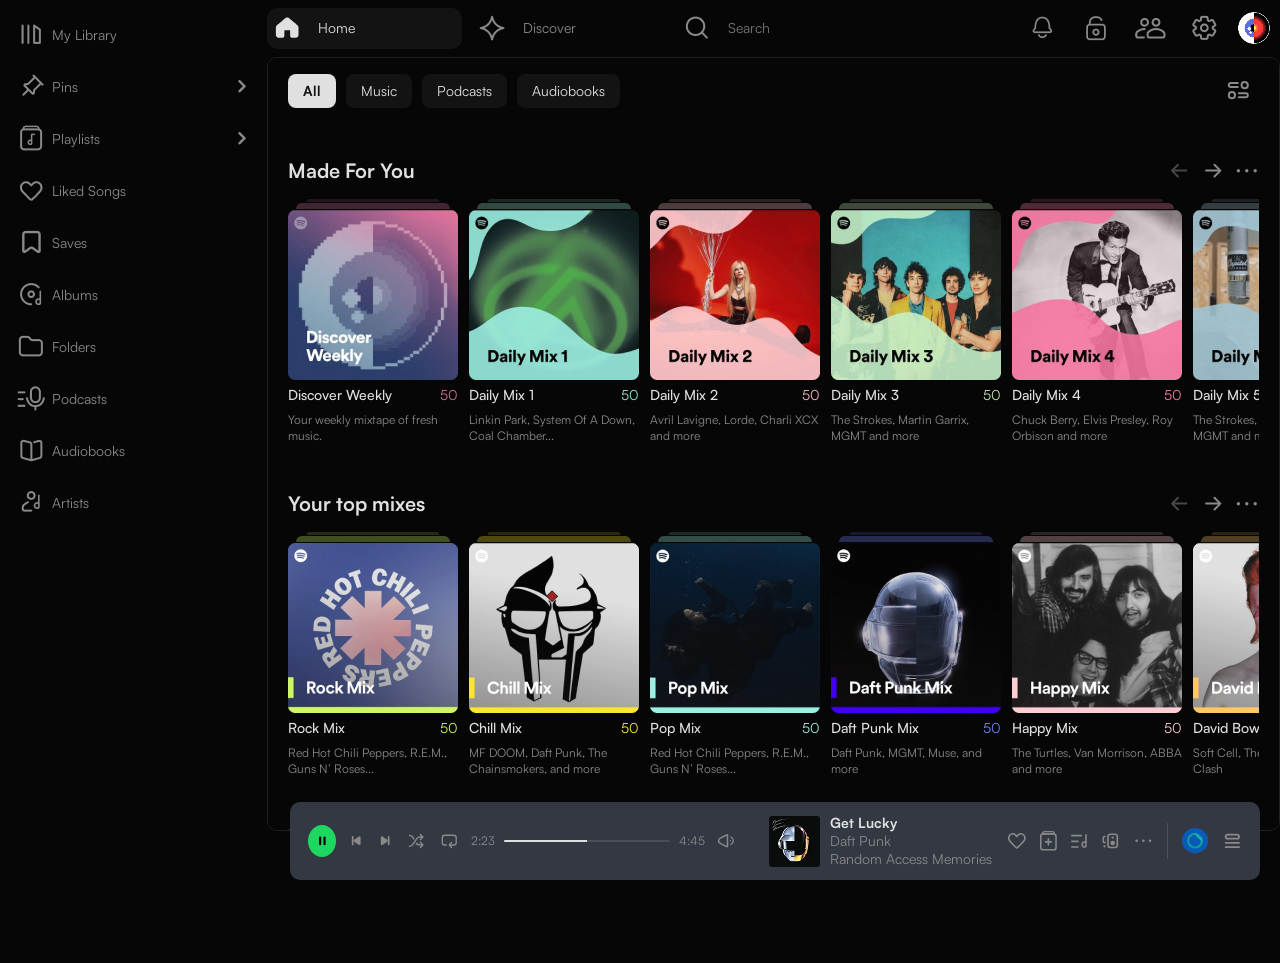
==== src/index.html @ e40619ce "fix: responsive footer layout" ====
<!doctype html>
<html lang="en">
  <head>
    <meta charset="UTF-8" />
    <meta name="viewport" content="width=device-width, initial-scale=1.0" />
    <link rel="stylesheet" href="../styles/style.css" />
    <title>10X Markup Exam | Spotify Clone</title>
  </head>
  <body>
    <div class="layout container">
      <div class="layout__header">
        <header class="header">
          <div>
            <nav class="navigation">
              <!-- Left Navigation -->
              <ul class="nav-links">
                <li class="nav-item">
                  <a href="./index.html" class="nav-link">
                    <img
                      src="./assets/images/header icons/home.png"
                      alt="Home icon"
                      class="nav-icon"
                    />
                    <span>Home</span>
                  </a>
                </li>

                <li class="nav-item">
                  <a href="#" class="nav-link">
                    <img
                      src="./assets/images/header icons/star_discover.png"
                      alt="Discover icon"
                      class="nav-icon"
                    />
                    <span>Discover</span>
                  </a>
                </li>

                <li class="nav-item">
                  <a href="#" class="nav-link">
                    <img
                      src="./assets/images/header icons/search.png"
                      alt="Search icon"
                      class="nav-icon"
                    />
                    <input
                      type="text"
                      name="search"
                      id="search_input"
                      placeholder="Search"
                      class="search"
                    />
                  </a>
                </li>
              </ul>
              <ul class="user-menu">
                <li>
                  <a href="#" aria-label="Notifications">
                    <img
                      src="./assets/images/header icons/notifycation.png"
                      alt=""
                      aria-hidden="true"
                    />
                  </a>
                </li>

                <li>
                  <a href="#" aria-label="Security">
                    <img
                      src="./assets/images/header icons/lock.png"
                      alt=""
                      aria-hidden="true"
                    />
                  </a>
                </li>

                <li>
                  <a href="#" aria-label="Friends">
                    <img
                      src="./assets/images/header icons/friend.png"
                      alt=""
                      aria-hidden="true"
                    />
                  </a>
                </li>

                <li>
                  <a href="#" aria-label="Settings">
                    <img
                      src="./assets/images/header icons/setting.png"
                      alt=""
                      aria-hidden="true"
                    />
                  </a>
                </li>

                <li class="profile-item">
                  <a href="#" aria-label="Profile">
                    <img
                      src="./assets/images/header icons/profile-img.png"
                      alt="User profile"
                      class="profile-img"
                    />
                  </a>
                </li>
              </ul>
            </nav>
            <!-- Mobile Navigation -->
            <nav class="mobile-navigation">
              <ul class="mobile-nav-links">
                <li class="nav-item">
                  <a href="#" class="nav-link">
                    <img
                      src="./assets/images/header icons/home.png"
                      alt="Home icon"
                      class="nav-icon"
                    />
                    <span>Home</span>
                  </a>
                </li>
                <li class="nav-item">
                  <a href="#" class="nav-link">
                    <img
                      src="./assets/images/header icons/star_discover.png"
                      alt="Discover icon"
                      class="nav-icon"
                    />
                    <span>Discover</span>
                  </a>
                </li>
                <li class="nav-item">
                  <a href="#" class="nav-link">
                    <img
                      src="./assets/images/header icons/search.png"
                      alt="Search icon"
                      class="nav-icon"
                    />
                    <span>Search</span>
                  </a>
                </li>
                <li class="nav-item">
                  <a href="#" class="nav-link">
                    <img
                      src="./assets/images/header icons/libary.png"
                      alt="My Library icon"
                      class="nav-icon"
                    />
                    <span>My Library</span>
                  </a>
                </li>
                <li class="nav-item">
                  <a href="#" class="nav-link">
                    <img
                      src="./assets/images/header icons/me.png"
                      alt="My Library icon"
                      class="nav-icon"
                    />
                    <span>Me</span>
                  </a>
                </li>
              </ul>
            </nav>
          </div>
        </header>
      </div>
      <div class="layout__sidebar">
        <section class="hero">
          <!-- side bar -->
          <aside class="sidebar">
            <nav class="sidebar-nav">
              <ul class="sidebar-list">
                <li class="sidebar-item">
                  <a href="#" class="sidebar-link">
                    <img
                      src="./assets/images/header icons/libary.png"
                      alt="My Library icon"
                      class="sidebar-icon"
                    />
                    <span>My Library</span>
                  </a>
                </li>
                <li class="sidebar-item has-arrow">
                  <a href="./pinned.html" class="sidebar-link">
                    <div class="link-name">
                      <img
                        src="./assets/images/aside icons/pin.png"
                        alt="Pins icon"
                        class="sidebar-icon"
                      />
                      <span>Pins</span>
                    </div>
                    <img
                      src="./assets/images/aside icons/right arrow.png"
                      alt=""
                      class="arrow-icon"
                    />
                  </a>
                </li>

                <li class="sidebar-item has-arrow">
                  <a href="#" class="sidebar-link">
                    <div class="link-name">
                      <img
                        src="./assets/images/aside icons/playlist.png"
                        alt="Playlists icon"
                        class="sidebar-icon"
                      />
                      <span>Playlists</span>
                    </div>
                    <img
                      src="./assets/images/aside icons/right arrow.png"
                      alt=""
                      class="arrow-icon"
                    />
                  </a>
                </li>

                <li class="sidebar-item">
                  <a href="#" class="sidebar-link">
                    <img
                      src="./assets/images/aside icons/liked.png"
                      alt="Liked songs icon"
                      class="sidebar-icon"
                    />
                    <span>Liked Songs</span>
                  </a>
                </li>

                <li class="sidebar-item">
                  <a href="#" class="sidebar-link">
                    <img
                      src="./assets/images/aside icons/saves.png"
                      alt="Saves icon"
                      class="sidebar-icon"
                    />
                    <span>Saves</span>
                  </a>
                </li>

                <li class="sidebar-item">
                  <a href="#" class="sidebar-link">
                    <img
                      src="./assets/images/aside icons/albums.png"
                      alt="Albums icon"
                      class="sidebar-icon"
                    />
                    <span>Albums</span>
                  </a>
                </li>

                <li class="sidebar-item">
                  <a href="#" class="sidebar-link">
                    <img
                      src="./assets/images/aside icons/folders.png"
                      alt="Folders icon"
                      class="sidebar-icon"
                    />
                    <span>Folders</span>
                  </a>
                </li>

                <li class="sidebar-item">
                  <a href="#" class="sidebar-link">
                    <img
                      src="./assets/images/aside icons/podcasts.png"
                      alt="Podcasts icon"
                      class="sidebar-icon"
                    />
                    <span>Podcasts</span>
                  </a>
                </li>

                <li class="sidebar-item">
                  <a href="#" class="sidebar-link">
                    <img
                      src="./assets/images/aside icons/audibooks.png"
                      alt="Audiobooks icon"
                      class="sidebar-icon"
                    />
                    <span>Audiobooks</span>
                  </a>
                </li>

                <li class="sidebar-item">
                  <a href="#" class="sidebar-link">
                    <img
                      src="./assets/images/aside icons/artists.png"
                      alt="Artists icon"
                      class="sidebar-icon"
                    />
                    <span>Artists</span>
                  </a>
                </li>
              </ul>
            </nav>
          </aside>
        </section>
      </div>
      <div class="layout__main">
        <!-- main page main content -->
        <section class="home-content">
          <div class="home-section">
            <div class="home__filters--wrapper">
              <div class="home__section--filters">
                <button class="filter-btn active disappeared">
                  <a href="#">All</a>
                </button>
                <button class="filter-btn"><a href="#">Music</a></button>
                <button class="filter-btn"><a href="#">Podcasts</a></button>
                <button class="filter-btn"><a href="#">Audiobooks</a></button>
              </div>
              <img
                src="./assets/images/main-content/icons/iconsBig.svg"
                alt="Filter-icon"
              />
            </div>

            <!-- recently-played -->
            <div class="recently-played">
              <div>
                <img
                  src="./assets/images/main-content/recently-played/resentPlay1.png"
                  alt="music card"
                />
                <div>
                  <p>Get Lucky (feat. Pharrell Williams and Nile Rodgers)</p>
                  <span>Daft Punk</span>
                </div>
              </div>

              <div>
                <img
                  src="./assets/images/main-content/recently-played/resentPlay2.png"
                  alt="music card"
                />
                <div>
                  <p>Daily Mix 2</p>
                </div>
              </div>

              <div>
                <img
                  src="./assets/images/main-content/recently-played/resentPlay3.png"
                  alt="music card"
                />
                <div>
                  <p>Daily Mix 1</p>
                </div>
              </div>

              <div>
                <img
                  src="./assets/images/main-content/recently-played/resentPlay1.png"
                  alt="music card"
                />
                <div>
                  <p>Instant Crush</p>
                  <span>Daft Punk</span>
                </div>
              </div>

              <div>
                <img
                  src="./assets/images/main-content/recently-played/resentPlay1.png"
                  alt="music card"
                />
                <div>
                  <p>Around the world</p>
                  <span>Daft Punk</span>
                </div>
              </div>

              <div>
                <img
                  src="./assets/images/main-content/recently-played/resentPla4.png"
                  alt="music card"
                />
                <div>
                  <p>Rock Mix</p>
                </div>
              </div>
            </div>
            <!-- recently-played -->

            <!-- made for you section -->
            <div>
              <div class="home-section__head">
                <h2>Made For You</h2>
                <div class="icon__wrapper">
                  <img
                    src="./assets/images/main-content/icons/arrow-left.svg"
                    alt="arrow-left"
                  />
                  <img
                    src="./assets/images/main-content/icons/arrow-right.svg"
                    alt="arrow-right"
                  />
                  <img
                    src="./assets/images/main-content/icons/dots.svg"
                    alt="3 dots"
                  />
                </div>
              </div>

              <div class="home-section__row">
                <article class="media-card">
                  <div class="media-card__img card__img--wrapper">
                    <img
                      src="./assets/images/main-content/for-you/Frame.png"
                      alt="music card"
                    />
                  </div>
                  <div class="media-card__meta">
                    <div>
                      <h4>Discover Weekly</h4>
                      <span class="Number-of-songs">50</span>
                    </div>
                    <p>Your weekly mixtape of fresh music.</p>
                  </div>
                </article>

                <article class="media-card">
                  <div class="media-card__img card__img--wrapper">
                    <img
                      src="./assets/images/main-content/for-you/Frame 1.png"
                      alt="music card"
                    />
                  </div>
                  <div class="media-card__meta">
                    <div>
                      <h4>Daily Mix 1</h4>
                      <span class="Number-of-songs1">50</span>
                    </div>
                    <p>Linkin Park, System Of A Down, Coal Chamber...</p>
                  </div>
                </article>

                <article class="media-card">
                  <div class="media-card__img card__img--wrapper">
                    <img
                      src="./assets/images/main-content/for-you/Frame 2.png"
                      alt="music card"
                    />
                  </div>
                  <div class="media-card__meta">
                    <div>
                      <h4>Daily Mix 2</h4>
                      <span class="Number-of-songs2">50</span>
                    </div>
                    <p>Avril Lavigne, Lorde, Charli XCX and more</p>
                  </div>
                </article>

                <article class="media-card">
                  <div class="media-card__img card__img--wrapper">
                    <img
                      src="./assets/images/main-content/for-you/Frame 3.png"
                      alt="music card"
                    />
                  </div>
                  <div class="media-card__meta">
                    <div>
                      <h4>Daily Mix 3</h4>
                      <span class="Number-of-songs3">50</span>
                    </div>
                    <p>The Strokes, Martin Garrix, MGMT and more</p>
                  </div>
                </article>

                <article class="media-card">
                  <div class="media-card__img card__img--wrapper">
                    <img
                      src="./assets/images/main-content/for-you/Frame 4.png"
                      alt="music card"
                    />
                  </div>
                  <div class="media-card__meta">
                    <div>
                      <h4>Daily Mix 4</h4>
                      <span class="Number-of-songs4">50</span>
                    </div>
                    <p>Chuck Berry, Elvis Presley, Roy Orbison and more</p>
                  </div>
                </article>

                <article class="media-card">
                  <div class="media-card__img card__img--wrapper">
                    <img
                      src="./assets/images/main-content/for-you/Frame 5.png"
                      alt="music card"
                    />
                  </div>
                  <div class="media-card__meta">
                    <div>
                      <h4>Daily Mix 5</h4>
                      <span class="Number-of-songs5">50</span>
                    </div>
                    <p>The Strokes, Martin Garrix, MGMT and more</p>
                  </div>
                </article>

                <article class="media-card">
                  <div class="media-card__img card__img--wrapper">
                    <img
                      src="./assets/images/main-content/for-you/Frame 6.png"
                      alt="music card"
                    />
                  </div>
                  <div class="media-card__meta">
                    <div>
                      <h4>Nirvana Radio</h4>
                      <span class="Number-of-songs6">50</span>
                    </div>
                    <p>The Strokes, Martin Garrix, MGMT and more</p>
                  </div>
                </article>

                <article class="media-card">
                  <div class="media-card__img card__img--wrapper">
                    <img
                      src="./assets/images/main-content/for-you/Frame 7.png"
                      alt="music card"
                    />
                  </div>
                  <div class="media-card__meta">
                    <div>
                      <h4>Fall Out Boy Radio</h4>
                      <span class="Number-of-songs7">50</span>
                    </div>
                    <p>
                      With Panic! At The Disco, The All-American Rejects,...
                    </p>
                  </div>
                </article>
              </div>
            </div>
            <!-- made for you section -->

            <!-- Your top mixes section -->
            <div>
              <div class="home-section__head">
                <h2>Your top mixes</h2>
                <div class="icon__wrapper">
                  <img
                    src="./assets/images/main-content/icons/arrow-left.svg"
                    alt="arrow-left"
                  />
                  <img
                    src="./assets/images/main-content/icons/arrow-right.svg"
                    alt="arrow-right"
                  />
                  <img
                    src="./assets/images/main-content/icons/dots.svg"
                    alt="3 dots"
                  />
                </div>
              </div>

              <div class="home-section__row">
                <article class="media-card">
                  <div class="media-card__img card__img--wrapper">
                    <img
                      src="./assets/images/main-content/top-mixes/Frame 8.png"
                      alt="music card"
                    />
                  </div>
                  <div class="media-card__meta">
                    <div>
                      <h4>Rock Mix</h4>
                      <span class="Number-of-songs8">50</span>
                    </div>
                    <p>Red Hot Chili Peppers, R.E.M., Guns N’ Roses...</p>
                  </div>
                </article>

                <article class="media-card">
                  <div class="media-card__img card__img--wrapper">
                    <img
                      src="./assets/images/main-content/top-mixes/Frame 9.png"
                      alt="music card"
                    />
                  </div>
                  <div class="media-card__meta">
                    <div>
                      <h4>Chill Mix</h4>
                      <span class="Number-of-songs9">50</span>
                    </div>
                    <p>MF DOOM, Daft Punk, The Chainsmokers, and more</p>
                  </div>
                </article>

                <article class="media-card">
                  <div class="media-card__img card__img--wrapper">
                    <img
                      src="./assets/images/main-content/top-mixes/Frame 10.png"
                      alt="music card"
                    />
                  </div>
                  <div class="media-card__meta">
                    <div>
                      <h4>Pop Mix</h4>
                      <span class="Number-of-songs10">50</span>
                    </div>
                    <p>Red Hot Chili Peppers, R.E.M., Guns N’ Roses...</p>
                  </div>
                </article>

                <article class="media-card">
                  <div class="media-card__img card__img--wrapper">
                    <img
                      src="./assets/images/main-content/top-mixes/Frame 11.png"
                      alt="music card"
                    />
                  </div>
                  <div class="media-card__meta">
                    <div>
                      <h4>Daft Punk Mix</h4>
                      <span class="Number-of-songs11">50</span>
                    </div>
                    <p>Daft Punk, MGMT, Muse, and more</p>
                  </div>
                </article>

                <article class="media-card">
                  <div class="media-card__img card__img--wrapper">
                    <img
                      src="./assets/images/main-content/top-mixes/Frame 12.png"
                      alt="music card"
                    />
                  </div>
                  <div class="media-card__meta">
                    <div>
                      <h4>Happy Mix</h4>
                      <span class="Number-of-songs12">50</span>
                    </div>
                    <p>The Turtles, Van Morrison, ABBA and more</p>
                  </div>
                </article>

                <article class="media-card">
                  <div class="media-card__img card__img--wrapper">
                    <img
                      src="./assets/images/main-content/top-mixes/Frame 13.png"
                      alt="music card"
                    />
                  </div>
                  <div class="media-card__meta">
                    <div>
                      <h4>David Bowie Mix</h4>
                      <span class="Number-of-songs13">50</span>
                    </div>
                    <p>Soft Cell, The Who and The Clash</p>
                  </div>
                </article>

                <article class="media-card">
                  <div class="media-card__img card__img--wrapper">
                    <img
                      src="./assets/images/main-content/top-mixes/Frame 14.png"
                      alt="music card"
                    />
                  </div>
                  <div class="media-card__meta">
                    <div>
                      <h4>Upbeat Mix</h4>
                      <span class="Number-of-songs14">50</span>
                    </div>
                    <p>Kylie Minogue, Charli XCX, Cage The Elephant and...</p>
                  </div>
                </article>

                <article class="media-card">
                  <div class="media-card__img card__img--wrapper">
                    <img
                      src="./assets/images/main-content/top-mixes/Frame 15.png"
                      alt="music card"
                    />
                  </div>
                  <div class="media-card__meta">
                    <div>
                      <h4>60s Mix</h4>
                      <span class="Number-of-songs15">50</span>
                    </div>
                    <p>Chuck Berry, Skeeter David, Van Morrison and...</p>
                  </div>
                </article>
              </div>
            </div>
            <!-- Your top mixes section -->

            <!-- Recent searches -->
            <div class="recent__Search--wrapper">
              <div class="home-section__head">
                <h2>Recent searches</h2>
                <div class="icon__wrapper">
                  <img
                    src="./assets/images/main-content/icons/dots.svg"
                    alt="3 dots"
                  />
                </div>
              </div>

              <div class="home-section__row searches__wrapper">
                <div class="searches__sectio">
                  <div>
                    <img
                      src="./assets/images/main-content/searche/image1.png"
                      alt="music cover"
                    />
                    <span>Daft Punk</span>
                    <div class="close_button">
                      <img
                        src="./assets/images/main-content/icons/close.svg"
                        alt="close button"
                      />
                    </div>
                  </div>
                  <div>
                    <img
                      src="./assets/images/main-content/searche/image2.png"
                      alt="David Bowie"
                    />
                    <span>David Bowie</span>
                    <div class="close_button">
                      <img
                        src="./assets/images/main-content/icons/close.svg"
                        alt="close button"
                      />
                    </div>
                  </div>
                  <div>
                    <img
                      src="./assets/images/main-content/searche/image3.png"
                      alt="music cover"
                    />
                    <div>
                      <span>Black Holes...</span>
                      <span>Muse</span>
                    </div>
                    <div class="close_button">
                      <img
                        src="./assets/images/main-content/icons/close.svg"
                        alt="close button"
                      />
                    </div>
                  </div>
                </div>
              </div>
            </div>
            <!-- Recent searches -->

            <!-- Browse all section -->
            <div>
              <h2 class="Browse-all__title">Browse all</h2>
              <div class="home-section__head Browse__section--head">
                <h2>Discover</h2>
                <div class="icon__wrapper">
                  <img
                    src="./assets/images/main-content/icons/arrow-left.svg"
                    alt="arrow-left"
                  />
                  <img
                    src="./assets/images/main-content/icons/arrow-right.svg"
                    alt="arrow-right"
                  />
                </div>
              </div>

              <div class="home-section__row browse__row">
                <article class="media-card browse-card">
                  <div class="media-card__img card1 tviniSeChama">
                    <img
                      src="./assets/images/main-content/browse/Frame1.png"
                      alt="music card"
                    />
                    <span>Made For You</span>
                  </div>
                </article>

                <article class="media-card browse-card">
                  <div class="media-card__img card2">
                    <img
                      src="./assets/images/main-content/browse/Frame2.png"
                      alt="music card"
                    />
                    <span>New Releases</span>
                  </div>
                </article>

                <article class="media-card browse-card">
                  <div class="media-card__img card3">
                    <img
                      src="./assets/images/main-content/browse/Frame3.png"
                      alt="music card"
                    />
                    <span>Spotify Classics</span>
                  </div>
                </article>

                <article class="media-card browse-card">
                  <div class="media-card__img card4">
                    <img
                      src="./assets/images/main-content/browse/Frame4.png"
                      alt="music card"
                    />
                    <span>Charts</span>
                  </div>
                </article>

                <article class="media-card browse-card">
                  <div class="media-card__img card5">
                    <img
                      src="./assets/images/main-content/browse/Frame5.png"
                      alt="music card"
                    />
                    <span>Trending</span>
                  </div>
                </article>

                <article class="media-card browse-card">
                  <div class="media-card__img card6">
                    <img
                      src="./assets/images/main-content/browse/Frame6.png"
                      alt="music card"
                    />
                    <span>Discover</span>
                  </div>
                </article>

                <article class="media-card browse-card">
                  <div class="media-card__img card7">
                    <img
                      src="./assets/images/main-content/browse/Frame7.png"
                      alt="music card"
                    />
                    <span>Spotify Singles</span>
                  </div>
                </article>

                <article class="media-card browse-card">
                  <div class="media-card__img card8">
                    <img
                      src="./assets/images/main-content/browse/Frame8.png"
                      alt="music card"
                    />
                    <span>Decades</span>
                  </div>
                </article>
              </div>
            </div>

            <div>
              <div class="home-section__head Browse__section--head">
                <h2>Genres</h2>
                <div class="icon__wrapper">
                  <img
                    src="./assets/images/main-content/icons/arrow-left.svg"
                    alt="arrow-left"
                  />
                  <img
                    src="./assets/images/main-content/icons/arrow-right.svg"
                    alt="arrow-right"
                  />
                </div>
              </div>

              <div class="home-section__row browse__row">
                <article class="media-card browse-card">
                  <div class="media-card__img card9">
                    <img
                      src="./assets/images/main-content/browse/Frame9.png"
                      alt="music card"
                    />
                    <span>Pop</span>
                  </div>
                </article>

                <article class="media-card browse-card">
                  <div class="media-card__img card10">
                    <img
                      src="./assets/images/main-content/browse/Frame10.png"
                      alt="music card"
                    />
                    <span>Country</span>
                  </div>
                </article>

                <article class="media-card browse-card">
                  <div class="media-card__img card11">
                    <img
                      src="./assets/images/main-content/browse/Frame11.png"
                      alt="music card"
                    />
                    <span>Hip-Hop</span>
                  </div>
                </article>

                <article class="media-card browse-card">
                  <div class="media-card__img card12">
                    <img
                      src="./assets/images/main-content/browse/Frame12.png"
                      alt="music card"
                    />
                    <span>Rock</span>
                  </div>
                </article>

                <article class="media-card browse-card">
                  <div class="media-card__img card13">
                    <img
                      src="./assets/images/main-content/browse/Frame13.png"
                      alt="music card"
                    />
                    <span>Indie</span>
                  </div>
                </article>

                <article class="media-card browse-card">
                  <div class="media-card__img card14">
                    <img
                      src="./assets/images/main-content/browse/Frame14.png"
                      alt="music card"
                    />
                    <span>Punk</span>
                  </div>
                </article>

                <article class="media-card browse-card">
                  <div class="media-card__img card15">
                    <img
                      src="./assets/images/main-content/browse/Frame15.png"
                      alt="music card"
                    />
                    <span>Metal</span>
                  </div>
                </article>

                <article class="media-card browse-card">
                  <div class="media-card__img card16">
                    <img
                      src="./assets/images/main-content/browse/Frame16.png"
                      alt="music card"
                    />
                    <span>Instrumental</span>
                  </div>
                </article>
              </div>
            </div>
            <!-- Browse all section -->
          </div>
        </section>
        <!-- main page main content -->
      </div>
      <!-- footer section -->
      <div class="layout__footer">
        <div>
          <div class="Playback-controls">
            <div class="Playback__controls--Progress-bar">
              <button class="play-button">
                <img
                  src="./assets/images/footer-icons/Play-Pause.svg"
                  alt="Play-Pause img"
                />
              </button>
              <button>
                <img
                  src="./assets/images/footer-icons/Previous-track.svg"
                  alt="Previous-track img"
                />
              </button>
              <button>
                <img
                  src="./assets/images/footer-icons/Next-Track.svg"
                  alt="Next-Track img"
                />
              </button>
              <button>
                <img
                  src="./assets/images/footer-icons/Shuffle.svg"
                  alt="Shuffle img"
                />
              </button>
              <button>
                <img
                  src="./assets/images/footer-icons/player-nowplaying.svg"
                  alt="player-nowplaying img"
                />
              </button>

              <div class="audio-slider-container">
                <span class="time-display">2:23</span>
                <input
                  type="range"
                  class="custom-range"
                  min="0"
                  max="100"
                  value="50"
                />
                <span class="time-display">4:45</span>
              </div>
              <button>
                <img
                  src="./assets/images/footer-icons/volume.svg"
                  alt="volume"
                />
              </button>
            </div>
            <div class="Track-info">
              <div class="Track__info--container">
                <img
                  src="./assets/images/footer-icons/music-cover.png"
                  alt="music cover img"
                />
                <div>
                  <h4>Get Lucky</h4>
                  <span>Daft Punk</span>
                  <p>Random Access Memories</p>
                </div>
              </div>
              <div class="mobile__actions">
                <button>
                  <img
                    src="./assets/images/footer-icons/player-add.svg"
                    alt="player-add"
                  />
                </button>
                <button>
                  <img src="./assets/images/footer-icons/play.svg" alt="play" />
                </button>
              </div>
            </div>
          </div>

          <div class="action__wrapper">
            <button>
              <img
                src="./assets/images/footer-icons/player-like.svg"
                alt="player-like"
              />
            </button>
            <button>
              <img
                src="./assets/images/footer-icons/player-add.svg"
                alt="player-add"
              />
            </button>

            <button>
              <img
                src="./assets/images/footer-icons/player-queue.svg"
                alt="player-queue"
              />
            </button>

            <button>
              <img
                src="./assets/images/footer-icons/player-device.svg"
                alt="player-device"
              />
            </button>

            <button>
              <img
                src="./assets/images/footer-icons/player-more.svg"
                alt="player-more"
              />
            </button>
            <span></span>
            <button>
              <img
                src="./assets/images/footer-icons/player-profile.svg"
                alt="player-profile"
              />
            </button>

            <button>
              <img
                src="./assets/images/footer-icons/player-menu.svg"
                alt="player-menu"
              />
            </button>
          </div>
        </div>
      </div>
      <!-- footer section -->
    </div>
  </body>
</html>
---- styles/style.css ----
:root {
  --text-color: #898989;
  --text-clicked-color: #e0e0e0;
  --font-family: "Satoshi";
  --text-size: 1.4rem;
  --font-size: 62.5%;
  --regular-weight: 400;
  --medium-weight: 500;
  --bold-weight: 700;
  --normal-text-size: 1.4rem;
  --main-bg: #060606;
  --header-nav-clikced-bg: #20202080;
  --mobile-nav-h: 9.5rem;
  --footer-h: 4.2rem;
  --footer-desktop-h: 9.2rem;
  --footer-gap: 3rem;
  --mobile-nav-h: 9.5rem;
}

*,
*::before,
*::after {
  padding: 0;
  margin: 0;
  box-sizing: border-box;
  margin: 0;
  padding: 0;
}

html,
body {
  height: 100%;
}

body {
  margin: 0;
}

img,
svg,
video {
  display: block;
  max-width: 100%;
}

button,
input {
  font: inherit;
  color: inherit;
}

a {
  color: inherit;
  text-decoration: none;
}

ul,
ol {
  list-style: none;
}

@font-face {
  font-family: "Satoshi";
  src: url("/src/assets/fonts/fonts/Satoshi-Light.woff2") format("woff2"), url("/src/assets/fonts/fonts/Satoshi-Light.woff") format("woff"), url("/src/assets/fonts/fonts/Satoshi-Light.ttf") format("truetype");
  font-weight: 300;
  font-style: normal;
  font-display: swap;
}
@font-face {
  font-family: "Satoshi";
  src: url("/src/assets/fonts/fonts/Satoshi-Regular.woff2") format("woff2"), url("/src/assets/fonts/fonts/Satoshi-Regular.woff") format("woff"), url("/src/assets/fonts/fonts/Satoshi-Regular.ttf") format("truetype");
  font-weight: 400;
  font-style: normal;
  font-display: swap;
}
@font-face {
  font-family: "Satoshi";
  src: url("/src/assets/fonts/fonts/Satoshi-Medium.woff2") format("woff2"), url("/src/assets/fonts/fonts/Satoshi-Medium.woff") format("woff"), url("/src/assets/fonts/fonts/Satoshi-Medium.ttf") format("truetype");
  font-weight: 500;
  font-style: normal;
  font-display: swap;
}
@font-face {
  font-family: "Satoshi";
  src: url("/src/assets/fonts/fonts/Satoshi-Bold.woff2") format("woff2"), url("/src/assets/fonts/fonts/Satoshi-Bold.woff") format("woff"), url("/src/assets/fonts/fonts/Satoshi-Bold.ttf") format("truetype");
  font-weight: 700;
  font-style: normal;
  font-display: swap;
}
@font-face {
  font-family: "Satoshi";
  src: url("/src/assets/fonts/fonts/Satoshi-Black.woff2") format("woff2"), url("/src/assets/fonts/fonts/Satoshi-Black.woff") format("woff"), url("/src/assets/fonts/fonts/Satoshi-Black.ttf") format("truetype");
  font-weight: 900;
  font-style: normal;
  font-display: swap;
}
html {
  font-size: 62.5%;
}

.container {
  max-width: 174.5rem;
  width: 100%;
  margin: 0 auto;
  height: 100vh;
  position: relative;
}

body {
  font-family: "Satoshi", sans-serif;
  background-color: #060606;
}

.layout {
  display: grid;
  grid-template-columns: 26.7rem 1fr;
  grid-template-rows: 5.4rem 1fr auto;
  grid-template-areas: "sidebar header" "sidebar main" "sidebar footer";
  column-gap: 0;
  row-gap: 0;
  margin-top: 0.3rem;
}

/* grid items */
.layout__sidebar {
  grid-area: sidebar;
}

.layout__header {
  grid-area: header;
}

.layout__main {
  grid-area: main;
}

.layout__footer {
  grid-area: footer;
}

@keyframes bodyFade {
  from {
    opacity: 0;
  }
  to {
    opacity: 1;
  }
}
body {
  animation: bodyFade 0.1s linear forwards;
}

.header {
  height: 5.4rem;
  background-color: var(--main-bg);
  color: var(--text-color);
  padding: 0.6rem 1rem 1rem 1.5rem;
  display: flex;
  align-items: center;
  width: 100%;
}

.navigation {
  display: none;
}

.mobile-navigation {
  display: block;
  height: 9.5rem;
  position: fixed;
  bottom: 0;
  width: 100vw;
  left: 50%;
  transform: translateX(-50%);
  padding: 1.6rem;
  background: linear-gradient(180deg, rgba(17, 17, 17, 0.85) 0%, #111111 42.62%);
  color: var(--text-color);
  z-index: 1000;
}

.mobile-nav-links {
  display: flex;
  gap: 3.1rem;
  justify-content: space-between;
  align-items: center;
}
.mobile-nav-links .nav-item {
  display: flex;
  align-items: center;
  justify-content: center;
  flex-direction: column;
  text-align: center;
}

#search_input {
  background-color: var(--main-bg);
  border: none;
  color: var(--text-color);
  height: 100%;
}

#search_input:focus-visible {
  outline: none;
}

.sidebar {
  height: 100vh !important;
  overflow: auto;
}
.sidebar ul {
  display: flex;
  flex-direction: column;
  gap: 1.1rem;
}

.layout__main {
  min-width: 0;
}

.sidebar {
  width: 26.2rem;
  height: 100vh;
  background-color: var(--main-bg);
  padding-left: 1.1rem;
  padding-top: 1.1rem;
  border-radius: 1rem;
}

.sidebar-link {
  display: flex;
  align-items: center;
  justify-content: flex-start;
  color: var(--text-color);
  width: 100%;
}
.sidebar-link span {
  font-size: var(--normal-text-size);
}

.has-arrow a {
  justify-content: space-between;
  gap: 1rem;
}
.has-arrow a .link-name {
  display: flex;
  align-items: center;
  justify-content: flex-start;
}

@media (max-width: 390px) {
  .sidebar {
    display: none;
  }
}
.layout__footer {
  position: fixed;
  bottom: 2rem;
  left: 27rem;
  right: 0;
  z-index: 9999;
  display: flex;
  justify-content: center;
  pointer-events: none;
}
.layout__footer > div {
  background-color: rgb(51, 56, 66);
  padding: 1.2rem 1.8rem;
  border-radius: 1rem;
  display: flex;
  justify-content: space-between;
  pointer-events: auto;
  width: 100%;
  max-width: 147.9rem;
  margin: 0 2rem;
}
.layout__footer > div .Playback-controls {
  display: flex;
  gap: 3.4rem;
}
.layout__footer > div .Playback-controls button {
  transition: transform 0.2s ease, opacity 0.2s ease;
}
.layout__footer > div .Playback-controls button:hover {
  transform: scale(1.1);
  opacity: 0.8;
}
.layout__footer > div .Playback__controls--Progress-bar {
  display: flex;
  align-items: center;
  gap: 1.2rem;
}
.layout__footer > div .Playback__controls--Progress-bar button {
  background-color: transparent;
  border: none;
  outline: none;
  display: flex;
  align-items: center;
  justify-content: center;
  cursor: pointer;
  transition: transform 0.2s ease, opacity 0.2s ease;
}
.layout__footer > div .Playback__controls--Progress-bar button:hover {
  transform: scale(1.1);
  opacity: 0.85;
}
.layout__footer > div .Playback__controls--Progress-bar .play-button {
  background-color: rgb(30, 215, 96);
  width: 3.8rem;
  height: 3.2rem;
  border-radius: 50%;
  transition: transform 0.2s ease, box-shadow 0.2s ease;
}
.layout__footer > div .Playback__controls--Progress-bar .play-button img {
  width: 0.7rem;
  height: 1rem;
}
.layout__footer > div .Playback__controls--Progress-bar .play-button:hover {
  transform: scale(1.1);
  box-shadow: 0 0 8px rgba(30, 215, 96, 0.6);
}
.layout__footer > div .Playback__controls--Progress-bar .audio-slider-container {
  display: flex;
  align-items: center;
  gap: 0.9rem;
  width: 31.7rem;
}
.layout__footer > div .Playback__controls--Progress-bar .time-display {
  color: rgb(137, 137, 137);
  font-size: 1.2rem;
}
.layout__footer > div .Playback__controls--Progress-bar .custom-range {
  -webkit-appearance: none;
  appearance: none;
  width: 100%;
  height: 0.2rem;
  background: rgb(74, 78, 85);
  border-radius: 0.5rem;
  outline: none;
  cursor: pointer;
  overflow: hidden;
}
.layout__footer > div .Playback__controls--Progress-bar .custom-range:hover {
  background: rgb(90, 95, 105);
}
.layout__footer > div .Playback__controls--Progress-bar .custom-range::-webkit-slider-thumb {
  -webkit-appearance: none;
  width: 0;
  height: 0;
  box-shadow: -100vw 0 0 100vw rgb(224, 223, 224);
}
.layout__footer > div .Playback__controls--Progress-bar .custom-range::-moz-range-thumb {
  width: 0;
  height: 0;
  border: none;
  box-shadow: -100vw 0 0 100vw rgb(224, 223, 224);
}
.layout__footer > div .Playback__controls--Progress-bar .custom-range::-moz-range-progress {
  background-color: rgb(224, 223, 224);
  height: 4px;
}
.layout__footer > div .Track-info {
  display: flex;
  align-items: center;
  justify-content: space-between;
  width: 100%;
  gap: 1rem;
}
.layout__footer > div .Track__info--container {
  display: flex;
  align-items: center;
  gap: 1rem;
  flex: 1;
  min-width: 0;
}
.layout__footer > div .Track__info--container img {
  transition: transform 0.3s ease;
}
.layout__footer > div .Track__info--container img:hover {
  transform: scale(1.05);
}
.layout__footer > div .Track__info--container div {
  display: flex;
  flex-direction: column;
  min-width: 0;
}
.layout__footer > div .Track__info--container div h4,
.layout__footer > div .Track__info--container div span,
.layout__footer > div .Track__info--container div p {
  font-size: 1.4rem;
  color: rgb(224, 224, 224);
  width: 101%;
}
.layout__footer > div .Track__info--container div span,
.layout__footer > div .Track__info--container div p {
  color: rgb(137, 137, 137);
}
.layout__footer > div .mobile__actions {
  display: none;
  align-items: center;
  gap: 1.2rem;
  flex-shrink: 0;
}
.layout__footer > div .mobile__actions button {
  background: transparent;
  border: none;
  cursor: pointer;
  display: flex;
  align-items: center;
  justify-content: center;
  cursor: pointer;
}
.layout__footer > div .action__wrapper {
  display: flex;
  gap: 1.4rem;
  align-items: center;
}
.layout__footer > div .action__wrapper button {
  outline: none;
  border: none;
  background-color: transparent;
  display: flex;
  align-items: center;
  justify-content: center;
  cursor: pointer;
  transition: transform 0.2s ease, opacity 0.2s ease;
}
.layout__footer > div .action__wrapper button:hover {
  transform: scale(1.15);
  opacity: 0.85;
}
.layout__footer > div .action__wrapper span {
  width: 0.2rem;
  height: 3.6rem;
  background-color: rgba(137, 137, 137, 0.3);
}

.main > div {
  display: flex;
}

.home-content {
  max-width: 149.1rem;
  width: 100%;
  height: 86vh;
  margin: 0 auto;
  padding: 1.2rem 2rem;
  border-radius: 1rem;
  overflow-y: auto;
  scrollbar-width: none;
  -ms-overflow-style: none;
}
.home-content::-webkit-scrollbar {
  display: none;
}
.home-content {
  background-color: rgb(6, 6, 6);
  border: 0.1rem solid rgb(32, 32, 32);
  position: sticky;
  top: 0;
  margin-bottom: calc(var(--footer-desktop-h) + var(--footer-gap) + 1rem);
}
.home-content .home-section {
  display: flex;
  flex-direction: column;
  gap: 3rem;
}
.home-content .home-section .recently-played {
  display: none;
}
.home-content .home-section .home__filters--wrapper {
  display: flex;
  align-items: center;
  justify-content: space-between;
}
.home-content .home-section .home__filters--wrapper .home__section--filters {
  display: flex;
  gap: 1rem;
}
.home-content .home-section .home__filters--wrapper .filter-btn {
  display: flex;
  align-items: center;
  justify-content: center;
  border: none;
  outline: none;
  padding: 0.8rem 1.5rem;
  border-radius: 0.8rem;
  background-color: rgba(32, 32, 32, 0.5);
  color: rgb(224, 224, 224);
  font-size: 1.4rem;
  font-weight: 400;
  cursor: pointer;
  transition: all 0.2s ease;
}
.home-content .home-section .home__filters--wrapper .filter-btn:hover {
  background-color: rgb(224, 224, 224);
  color: rgb(17, 17, 17);
}
.home-content .home-section .home__filters--wrapper .filter-btn.active {
  background-color: rgb(224, 224, 224);
  color: rgb(17, 17, 17);
  font-weight: 700;
}
.home-content .home-section .home-section__head {
  display: flex;
  align-items: center;
  justify-content: space-between;
  margin-top: 1.6rem;
}
.home-content .home-section .home-section__head h2 {
  font-size: 2rem;
  color: rgb(224, 224, 224);
  font-weight: 700;
}
.home-content .home-section .home-section__head .icon__wrapper {
  display: flex;
  gap: 1rem;
  cursor: pointer;
}
.home-content .home-section__row {
  display: flex;
  align-items: center;
  gap: 1.1rem;
  margin: 0 auto;
  margin-top: 1.5rem;
  overflow-x: scroll;
  scrollbar-width: none;
  -ms-overflow-style: none;
}
.home-content .home-section__row .media-card {
  display: flex;
  flex-direction: column;
  gap: 0.6rem;
  cursor: pointer;
  transition: transform 0.2s ease, opacity 0.2s ease;
}
.home-content .home-section__row .media-card .media-card__meta,
.home-content .home-section__row .media-card .media-card__img {
  display: flex;
  flex-direction: column;
  gap: 0.8rem;
  width: 17rem;
}
.home-content .home-section__row .media-card .media-card__meta h4,
.home-content .home-section__row .media-card .media-card__meta span,
.home-content .home-section__row .media-card .media-card__img h4,
.home-content .home-section__row .media-card .media-card__img span {
  font-size: 1.4rem;
  color: rgb(224, 224, 224);
  font-weight: 500;
}
.home-content .home-section__row .media-card .media-card__meta p,
.home-content .home-section__row .media-card .media-card__img p {
  font-size: 1.2rem;
  color: rgb(137, 137, 137);
  font-weight: 400;
}
.home-content .home-section__row .media-card .media-card__meta span,
.home-content .home-section__row .media-card .media-card__img span {
  font-weight: 400;
}
.home-content .home-section__row .media-card .media-card__meta div,
.home-content .home-section__row .media-card .media-card__img div {
  display: flex;
  align-items: center;
  justify-content: space-between;
}
.home-content .home-section__row .media-card .media-card__meta .Number-of-songs,
.home-content .home-section__row .media-card .media-card__img .Number-of-songs {
  color: rgb(206, 110, 154);
}
.home-content .home-section__row .media-card .media-card__meta .Number-of-songs1,
.home-content .home-section__row .media-card .media-card__img .Number-of-songs1 {
  color: rgb(149, 230, 211);
}
.home-content .home-section__row .media-card .media-card__meta .Number-of-songs2,
.home-content .home-section__row .media-card .media-card__img .Number-of-songs2 {
  color: rgb(244, 184, 189);
}
.home-content .home-section__row .media-card .media-card__meta .Number-of-songs3,
.home-content .home-section__row .media-card .media-card__img .Number-of-songs3 {
  color: rgb(195, 231, 183);
}
.home-content .home-section__row .media-card .media-card__meta .Number-of-songs4,
.home-content .home-section__row .media-card .media-card__img .Number-of-songs4 {
  color: rgb(243, 127, 166);
}
.home-content .home-section__row .media-card .media-card__meta .Number-of-songs5,
.home-content .home-section__row .media-card .media-card__img .Number-of-songs5 {
  color: rgb(160, 190, 200);
}
.home-content .home-section__row .media-card .media-card__meta .Number-of-songs6,
.home-content .home-section__row .media-card .media-card__img .Number-of-songs6 {
  color: rgb(253, 216, 125);
}
.home-content .home-section__row .media-card .media-card__meta .Number-of-songs7,
.home-content .home-section__row .media-card .media-card__img .Number-of-songs7 {
  color: rgb(212, 178, 169);
}
.home-content .home-section__row .media-card .media-card__meta .Number-of-songs8,
.home-content .home-section__row .media-card .media-card__img .Number-of-songs8 {
  color: rgb(204, 246, 101);
}
.home-content .home-section__row .media-card .media-card__meta .Number-of-songs9,
.home-content .home-section__row .media-card .media-card__img .Number-of-songs9 {
  color: rgb(249, 231, 44);
}
.home-content .home-section__row .media-card .media-card__meta .Number-of-songs10,
.home-content .home-section__row .media-card .media-card__img .Number-of-songs10 {
  color: rgb(155, 240, 226);
}
.home-content .home-section__row .media-card .media-card__meta .Number-of-songs11,
.home-content .home-section__row .media-card .media-card__img .Number-of-songs11 {
  color: rgb(111, 134, 255);
}
.home-content .home-section__row .media-card .media-card__meta .Number-of-songs12,
.home-content .home-section__row .media-card .media-card__img .Number-of-songs12 {
  color: rgb(255, 203, 212);
}
.home-content .home-section__row .media-card .media-card__meta .Number-of-songs13,
.home-content .home-section__row .media-card .media-card__img .Number-of-songs13 {
  color: rgb(255, 198, 104);
}
.home-content .home-section__row .media-card .media-card__meta .Number-of-songs14,
.home-content .home-section__row .media-card .media-card__img .Number-of-songs14 {
  color: rgb(39, 133, 107);
}
.home-content .home-section__row .media-card .media-card__meta .Number-of-songs15,
.home-content .home-section__row .media-card .media-card__img .Number-of-songs15 {
  color: rgb(221, 19, 139);
}
.home-content .home-section__row .media-card:hover {
  transform: translateY(-4px);
}
.home-content .home-section__row .media-card:hover .media-card__meta h4, .home-content .home-section__row .media-card:hover .media-card__meta span {
  opacity: 0.92;
}
.home-content .home-section__row .media-card:hover .media-card__meta p {
  opacity: 0.8;
}
.home-content .searches__wrapper {
  display: flex;
  justify-content: flex-start;
}
.home-content .searches__wrapper .searches__sectio {
  display: flex;
  gap: 3rem;
}
.home-content .searches__wrapper .searches__sectio > div {
  display: flex;
  flex-direction: column;
  gap: 1.7rem;
  position: relative;
}
.home-content .searches__wrapper .searches__sectio > div .close_button {
  width: 4rem;
  height: 4rem;
  border-radius: 50%;
  background-color: rgb(17, 17, 17);
  display: flex;
  align-items: center;
  justify-content: center;
  position: absolute;
  right: 0;
  cursor: pointer;
}
.home-content .searches__wrapper .searches__sectio > div .close_button img {
  width: 1.7rem;
  height: 1.7rem;
}
.home-content .searches__wrapper .searches__sectio > div > span {
  font-size: 1.4rem;
  color: rgb(224, 224, 224);
  font-weight: 500;
}
.home-content .searches__wrapper .searches__sectio > div > div {
  display: flex;
  flex-direction: column;
  gap: 0.8rem;
  color: rgb(224, 224, 224);
  font-size: 1.4rem;
  font-weight: 500;
}
.home-content .searches__wrapper .searches__sectio > div > div span:last-child {
  color: rgb(137, 137, 137);
  font-size: 1.2rem;
  font-weight: 400;
}
.home-content .Browse-all__title {
  font-size: 2rem;
  color: rgb(224, 224, 224);
  font-weight: 700;
  margin-bottom: 2rem;
}
.home-content .Browse__section--head h2 {
  font-size: 1.8rem;
  color: rgb(224, 224, 224);
  font-weight: 500;
}
.home-content .browse-card .card1 {
  background-color: rgb(30, 50, 100);
}
.home-content .browse-card .card2 {
  background-color: rgb(186, 93, 7);
}
.home-content .browse-card .card3 {
  background-color: rgb(30, 50, 100);
}
.home-content .browse-card .card4 {
  background-color: rgb(141, 103, 171);
}
.home-content .browse-card .card5 {
  background-color: rgb(176, 40, 151);
}
.home-content .browse-card .card6 {
  background-color: rgb(141, 103, 171);
}
.home-content .browse-card .card7 {
  background-color: rgb(119, 119, 119);
}
.home-content .browse-card .card8 {
  background-color: rgb(186, 93, 7);
}
.home-content .browse-card .card9 {
  background-color: rgb(20, 138, 8);
}
.home-content .browse-card .card10 {
  background-color: rgb(216, 64, 0);
}
.home-content .browse-card .card11 {
  background-color: rgb(80, 55, 80);
}
.home-content .browse-card .card12 {
  background-color: rgb(0, 100, 80);
}
.home-content .browse-card .card13 {
  background-color: rgb(233, 20, 41);
}
.home-content .browse-card .card14 {
  background-color: rgb(30, 50, 100);
}
.home-content .browse-card .card15 {
  background-color: rgb(233, 20, 41);
}
.home-content .browse-card .card16 {
  background-color: rgb(83, 122, 161);
}
.home-content .browse-card .media-card__img {
  height: 17rem;
  border-radius: 1rem;
  position: relative;
  overflow: hidden;
}
.home-content .browse-card .media-card__img img {
  width: 10.4rem;
  height: 10.4rem;
  position: absolute;
  bottom: 0;
  right: 0;
  z-index: 1;
}
.home-content .browse-card .media-card__img span {
  margin: 2rem 2.1rem;
  color: rgb(255, 255, 255);
  font-size: 2rem !important;
  font-weight: 900 !important;
  width: 50%;
  z-index: 2;
}

.pinned__sidebar {
  background-color: rgb(17, 17, 17);
}

.pinned_home-btn {
  width: 26.2rem;
  background-color: transparent !important;
}

.penned__filters--wrapper {
  display: flex;
  align-items: center;
  justify-content: space-between;
}
.penned__filters--wrapper > div {
  display: flex;
  gap: 3.5rem;
}
.penned__filters--wrapper .penned__icon-wraper {
  display: flex;
  align-items: center;
  gap: 0.4rem;
}
.penned__filters--wrapper .penned__icon-wraper span {
  color: rgb(137, 137, 137);
  font-size: 1.4rem;
  transition: color 0.2s ease;
}
.penned__filters--wrapper .penned__icon-wraper:hover span {
  color: white;
}
.penned__filters--wrapper button {
  width: 4rem;
  height: 4rem;
  background-color: transparent;
  border: none;
  outline: none;
  display: flex;
  align-items: center;
  justify-content: center;
  cursor: pointer;
  transition: all 0.25s ease;
}
.penned__filters--wrapper button:hover {
  background-color: rgba(137, 137, 137, 0.1);
  border-radius: 0.5rem;
  transform: scale(1.05);
}
.penned__filters--wrapper button:hover img {
  filter: brightness(1.3);
}
.penned__filters--wrapper .active_button {
  background-color: rgba(137, 137, 137, 0.1);
  border-radius: 0.5rem;
}
.penned__filters--wrapper .active_button:hover {
  background-color: rgba(137, 137, 137, 0.2);
}

.peened-card {
  position: relative;
}
.peened-card:hover {
  transform: translateY(-4px);
  transition: transform 0.25s ease;
}
.peened-card .peen-button {
  position: absolute;
  top: 0;
  right: 0;
  background-color: rgb(17, 17, 17);
  width: 4rem;
  height: 4rem;
  border: none;
  outline: none;
  display: flex;
  align-items: center;
  justify-content: center;
  cursor: pointer;
  border-radius: 50%;
  transition: all 0.25s ease;
}
.peened-card .peen-button:hover {
  background-color: rgb(40, 40, 40);
  transform: scale(1.1) rotate(8deg);
}

.peend-sectio-row {
  align-items: flex-start !important;
}
.peend-sectio-row .peend-card__meta {
  align-items: center;
}

@media screen and (max-width: 400px) {
  .home-content {
    padding: 1.3rem 1.5rem;
  }
  .home-content .disappeared {
    display: none !important;
  }
  .home-content .filter-btn {
    display: flex;
    align-items: center;
    justify-content: center;
    border: none;
    outline: none;
    padding: 0.8rem 1.5rem;
    border-radius: 0.8rem;
    background-color: rgba(32, 32, 32, 0.5);
    color: rgb(224, 224, 224);
    font-size: 1.4rem;
    font-weight: 400;
    cursor: pointer;
    transition: all 0.2s ease;
  }
  .home-content .filter-btn:hover {
    background-color: rgb(224, 224, 224);
    color: rgb(17, 17, 17);
  }
  .home-content .filter-btn.active {
    background-color: rgb(224, 224, 224);
    color: rgb(17, 17, 17);
    font-weight: 700;
  }
  .home-content .filter-btn {
    font-size: 1.2rem !important;
  }
  .recently-played {
    display: flex !important;
    flex-wrap: wrap;
    gap: 0.7rem;
    justify-content: center;
  }
  .recently-played > div {
    width: 48%;
    display: flex;
    overflow: hidden;
    gap: 0.8rem;
    align-items: center;
    background-color: rgb(32, 32, 32);
    border-radius: 1rem;
    padding: 0.8rem;
  }
  .recently-played > div > div {
    width: 70%;
  }
  .recently-played > div > div p,
  .recently-played > div > div span {
    font-size: 1.4rem;
    color: rgb(224, 224, 224);
    white-space: nowrap;
    overflow: hidden;
    text-overflow: ellipsis;
  }
  .recently-played > div > div span {
    color: rgb(137, 137, 137);
  }
  .home-section__row .media-card .card__img--wrapper {
    max-width: 14.1rem !important;
    height: 15rem;
  }
  .home-section__row .media-card .media-card__meta {
    margin-top: 3rem;
    justify-content: space-around !important;
    width: 100% !important;
    height: 5.7rem;
    overflow: hidden;
  }
  .home-section__row .media-card .media-card__meta h4 {
    font-size: 1.2rem;
  }
  .home-section__row .media-card .media-card__meta p {
    font-size: 1rem;
  }
  .browse__row {
    gap: 2rem;
    overflow-y: hidden !important;
    flex-wrap: wrap;
    justify-content: space-between;
  }
  .recent__Search--wrapper {
    display: none;
  }
  .browse-card {
    width: 45%;
  }
  .browse-card .media-card__img {
    height: 10rem !important;
    width: 100% !important;
  }
  .browse-card img {
    bottom: -3rem !important;
  }
  .browse-card span {
    font-size: 2rem !important;
    font-weight: 900 !important;
    width: 60% !important;
  }
}
@media (max-width: 485px) {
  .search-btn,
  .pluse-btn {
    display: none !important;
  }
  .penned__filters--wrapper > div {
    display: flex;
    gap: 2rem;
  }
}
@media (max-width: 1061px) {
  .home-content {
    border: none;
  }
  .layout__footer {
    margin-top: 10rem;
  }
  .layout__footer > div {
    position: fixed;
    left: 0;
    right: 0;
    bottom: calc(var(--mobile-nav-h));
    width: 98%;
    margin: 0 auto;
    z-index: 9999;
    padding: 1rem 1.4rem;
    border-radius: 1rem;
  }
  .layout__footer .Playback__controls--Progress-bar {
    display: none !important;
  }
  .layout__footer .Track-info {
    display: flex;
    align-items: center;
    justify-content: space-between;
    width: 93vw !important;
  }
  .layout__footer .Track__info--container {
    display: flex !important;
    align-items: center;
    gap: 1rem;
    padding: 0.8rem 1rem 1rem 0.8rem;
    min-width: 0;
  }
  .layout__footer .Track__info--container img {
    width: 4.8rem;
    height: 4.8rem;
    object-fit: cover;
    border-radius: 0.4rem;
    flex-shrink: 0;
  }
  .layout__footer .Track__info--container div {
    min-width: 0;
  }
  .layout__footer .Track__info--container div h4,
  .layout__footer .Track__info--container div span,
  .layout__footer .Track__info--container div p {
    width: auto;
    white-space: nowrap;
    overflow: hidden;
    text-overflow: ellipsis;
  }
  .layout__footer .mobile__actions {
    display: flex !important;
  }
  .layout__main {
    padding-bottom: calc(var(--mobile-nav-h) + var(--footer-h) + env(safe-area-inset-bottom, 0px) + 1rem);
  }
}
@media (max-width: 1141px) {
  .action__wrapper {
    display: none !important;
  }
}
@media (max-width: 1060px) {
  .layout {
    grid-template-columns: 1fr;
    grid-template-rows: 1fr auto;
    grid-template-areas: "main" "footer";
    min-height: 100vh;
  }
  .layout__sidebar {
    display: none;
  }
  .layout__header {
    display: block;
  }
  .header {
    height: 0;
    padding: 0;
    background: transparent;
    overflow: hidden;
  }
  .navigation {
    display: none;
  }
  .mobile-navigation {
    display: block;
  }
  .sidebar {
    display: none;
  }
  .hero {
    display: block;
  }
  .cards {
    width: 100%;
  }
  .layout__main {
    padding-bottom: 10.5rem;
  }
}
@media (min-width: 1061px) {
  .header {
    height: 5.4rem;
    background-color: var(--main-bg);
    color: var(--text-color);
    padding: 0.6rem 1rem 1rem 0;
    overflow: visible;
  }
  .header > div {
    width: 100%;
  }
  .navigation {
    display: flex;
    width: 100%;
    justify-content: space-between;
    align-items: center;
  }
  .navigation .nav-links {
    display: flex;
    gap: 1rem;
    align-items: center;
  }
  .navigation .nav-links .nav-item .nav-link {
    display: flex;
    align-items: center;
    justify-content: flex-start;
    gap: 1rem;
    font-size: var(--normal-text-size);
    font-weight: var(--regular-weight);
  }
  .navigation .nav-links .nav-item:first-child {
    width: 26.2rem;
    background-color: var(--header-nav-clikced-bg);
    border-radius: 1rem;
    width: 19.5rem;
    color: var(--text-clicked-color);
  }
  .navigation .nav-links .nav-item:nth-child(2) {
    width: 19.5rem;
  }
  .navigation .nav-links .nav-item:nth-child(3) {
    width: 21rem;
  }
  .navigation .user-menu {
    display: flex;
    gap: 1.3rem;
    align-items: center;
  }
  .mobile-navigation {
    display: none;
  }
  .sidebar {
    display: block;
  }
}

/*# sourceMappingURL=style.css.map */
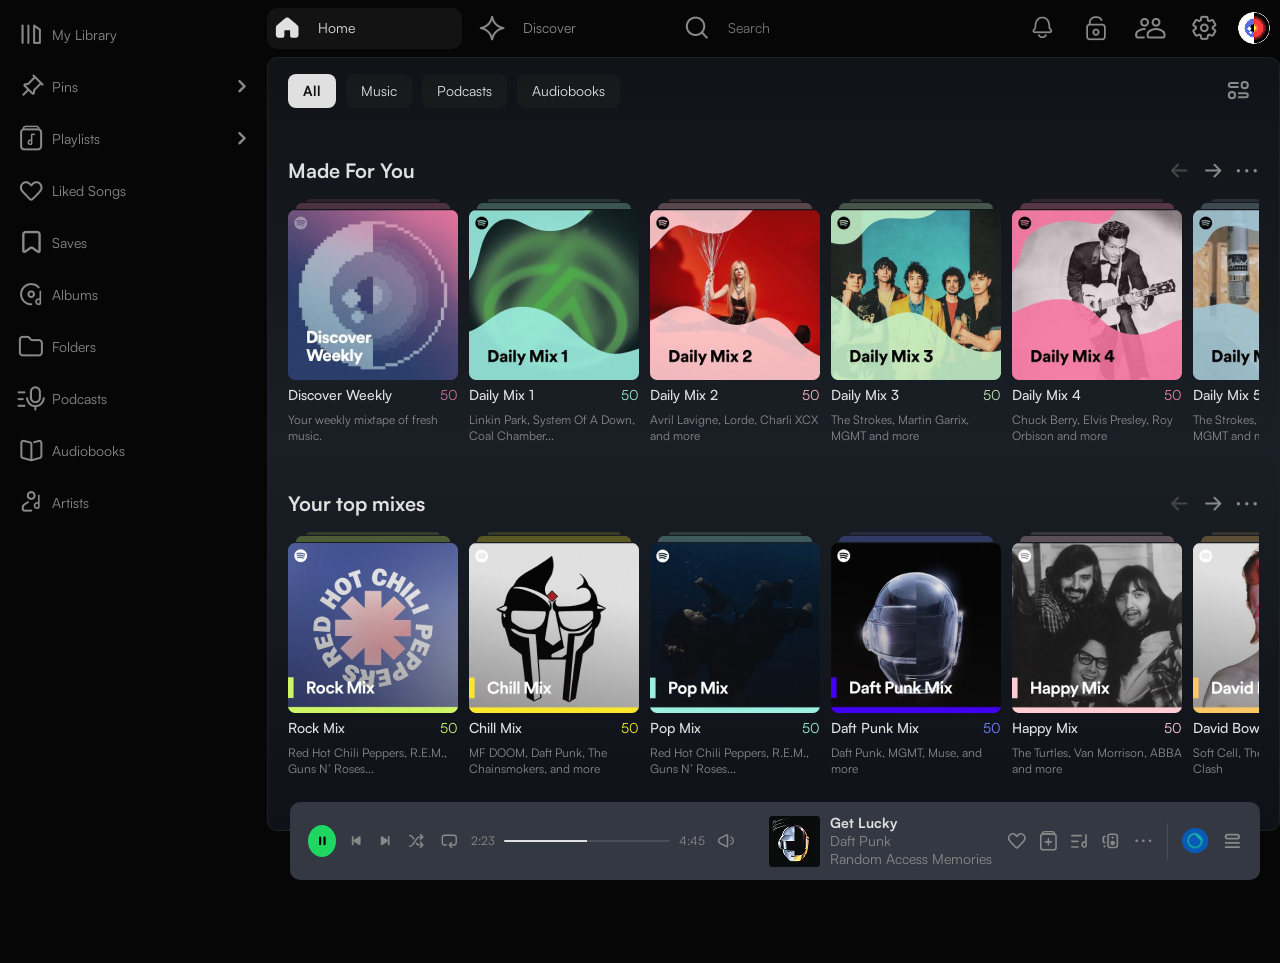
==== commit cae7a85e: "final fix" ====
--- a/src/index.html
+++ b/src/index.html
@@ -37,7 +37,7 @@
                 </li>
 
                 <li class="nav-item">
-                  <a href="#" class="nav-link">
+                  <a href="./search.html" class="nav-link">
                     <img
                       src="./assets/images/header icons/search.png"
                       alt="Search icon"
@@ -75,9 +75,16 @@
                 </li>
 
                 <li>
-                  <a href="#" aria-label="Friends">
-                    <img
+                  <a href="#" aria-label="Friends" class="friend-panel-open">
+                    <img
+                      class="friend-panel-closed-img"
                       src="./assets/images/header icons/friend.png"
+                      alt=""
+                      aria-hidden="true"
+                    />
+                    <img
+                      class="friend-panel-opened-img"
+                      src="./assets/images/header icons/friend-opened.png"
                       alt=""
                       aria-hidden="true"
                     />
@@ -129,7 +136,7 @@
                   </a>
                 </li>
                 <li class="nav-item">
-                  <a href="#" class="nav-link">
+                  <a href="./search.html" class="nav-link">
                     <img
                       src="./assets/images/header icons/search.png"
                       alt="Search icon"
@@ -139,17 +146,17 @@
                   </a>
                 </li>
                 <li class="nav-item">
-                  <a href="#" class="nav-link">
+                  <a href="./liked.html" class="nav-link">
                     <img
                       src="./assets/images/header icons/libary.png"
                       alt="My Library icon"
                       class="nav-icon"
                     />
-                    <span>My Library</span>
+                    <span>Library</span>
                   </a>
                 </li>
                 <li class="nav-item">
-                  <a href="#" class="nav-link">
+                  <a href="./liked.html" class="nav-link">
                     <img
                       src="./assets/images/header icons/me.png"
                       alt="My Library icon"
@@ -198,7 +205,7 @@
                 </li>
 
                 <li class="sidebar-item has-arrow">
-                  <a href="#" class="sidebar-link">
+                  <a href="./playlist.html" class="sidebar-link">
                     <div class="link-name">
                       <img
                         src="./assets/images/aside icons/playlist.png"
@@ -216,7 +223,7 @@
                 </li>
 
                 <li class="sidebar-item">
-                  <a href="#" class="sidebar-link">
+                  <a href="./liked.html" class="sidebar-link">
                     <img
                       src="./assets/images/aside icons/liked.png"
                       alt="Liked songs icon"
@@ -282,7 +289,7 @@
                 </li>
 
                 <li class="sidebar-item">
-                  <a href="#" class="sidebar-link">
+                  <a href="./artist.html" class="sidebar-link">
                     <img
                       src="./assets/images/aside icons/artists.png"
                       alt="Artists icon"
@@ -949,6 +956,134 @@
             <!-- Browse all section -->
           </div>
         </section>
+        <!-- friend avtivity  -->
+        <div class="friend-activity close">
+          <div class="active-control-panel">
+            <h2>Friends Activity</h2>
+
+            <div class="add-exit">
+              <img
+                class="friend-add"
+                src="./assets/images/friedn-activity-icons/add-friend.png"
+                alt="add friend"
+              />
+              <img
+                class="exit-friend-panel"
+                src="./assets/images/friedn-activity-icons/exit.png"
+                alt="close panel"
+              />
+            </div>
+          </div>
+
+          <div class="friend-active-log">
+            <!-- friend list cards -->
+            <!-- friend 1 -->
+            <div class="friend-list-person">
+              <div class="friend-img">
+                <img
+                  src="./assets/images/friedn-activity-icons/friend1.png"
+                  alt="friend avatar"
+                />
+              </div>
+
+              <div class="friend-info">
+                <p class="friend-name">FriendlyMusicListener</p>
+
+                <div class="active-log">
+                  <img
+                    src="./assets/images/friedn-activity-icons/active.png"
+                    alt="active"
+                  />
+
+                  <div class="log">
+                    <p class="song-name">Goosebumps</p>
+                    <span class="circle-dot"></span>
+                    <p>Travis Scott</p>
+                  </div>
+                </div>
+              </div>
+            </div>
+            <!-- friend 1 -->
+            <!-- friend 2 -->
+            <div class="friend-list-person">
+              <div class="friend-img">
+                <img
+                  src="./assets/images/friedn-activity-icons/friend3.png"
+                  alt="friend avatar"
+                />
+              </div>
+
+              <div class="friend-info">
+                <p class="friend-name">AverageMusicEnjoyer</p>
+
+                <div class="active-log">
+                  <img
+                    src="./assets/images/friedn-activity-icons/active.png"
+                    alt="active"
+                  />
+
+                  <div class="log">
+                    <p class="song-name">Get Lucky</p>
+                    <span class="circle-dot"></span>
+                    <p>Daft Punk</p>
+                  </div>
+                </div>
+              </div>
+            </div>
+            <!-- friend 2 -->
+            <!-- friend 3 -->
+            <div class="friend-list-person">
+              <div class="friend-img">
+                <img
+                  src="./assets/images/friedn-activity-icons/friend1.png"
+                  alt="friend avatar"
+                />
+              </div>
+
+              <div class="friend-info">
+                <p class="friend-name">MusicEnthusiast</p>
+
+                <div class="active-log">
+                  <p class="active-ago">1h</p>
+
+                  <div class="log">
+                    <p class="song-name">would he</p>
+                    <span class="circle-dot"></span>
+                    <p>Daft Punk</p>
+                  </div>
+                </div>
+              </div>
+            </div>
+            <!-- friend 3 -->
+            <!-- friend 4 -->
+            <div class="friend-list-person">
+              <div class="friend-img">
+                <img
+                  src="./assets/images/friedn-activity-icons/friend1.png"
+                  alt="friend avatar"
+                />
+              </div>
+
+              <div class="friend-info">
+                <p class="friend-name">IListenToMusic56</p>
+
+                <div class="active-log">
+                  <p class="active-ago">6h</p>
+
+                  <div class="log">
+                    <p class="song-name">Rockstar</p>
+                    <span class="circle-dot"></span>
+                    <p>Post Malone</p>
+                  </div>
+                </div>
+              </div>
+            </div>
+            <!-- friend 4 -->
+          </div>
+        </div>
+
+        <!-- friend list cards end -->
+        <!-- friend avtivity  end-->
         <!-- main page main content -->
       </div>
       <!-- footer section -->
@@ -956,12 +1091,12 @@
         <div>
           <div class="Playback-controls">
             <div class="Playback__controls--Progress-bar">
-              <button class="play-button">
+              <a href="./get-lucky.html" class="play-button">
                 <img
                   src="./assets/images/footer-icons/Play-Pause.svg"
                   alt="Play-Pause img"
                 />
-              </button>
+              </a>
               <button>
                 <img
                   src="./assets/images/footer-icons/Previous-track.svg"
@@ -1084,5 +1219,25 @@
       </div>
       <!-- footer section -->
     </div>
+    <script>
+      document
+        .querySelector(".exit-friend-panel")
+        .addEventListener("click", () => {
+          document.querySelector(".friend-activity").classList.toggle("close");
+          document
+            .querySelector(".friend-panel-open")
+            .classList.toggle("active");
+        });
+      document
+        .querySelector(".friend-panel-open")
+        .addEventListener("click", (e) => {
+          e.preventDefault();
+
+          document.querySelector(".friend-activity").classList.toggle("close");
+          document
+            .querySelector(".friend-panel-open")
+            .classList.toggle("active");
+        });
+    </script>
   </body>
 </html>
--- a/styles/style.css
+++ b/styles/style.css
@@ -132,6 +132,8 @@
 
 .layout__main {
   grid-area: main;
+  display: flex;
+  gap: 1rem;
 }
 
 .layout__footer {
@@ -252,6 +254,852 @@
     display: none;
   }
 }
+.friend-activity {
+  display: flex;
+  align-items: flex-start;
+  justify-content: flex-start;
+  flex-direction: column;
+  border: 1px solid rgb(32, 32, 32);
+  color: var(--text-color);
+  border-radius: 1rem;
+  width: 35.8rem;
+  margin-right: 1rem;
+  height: 86vh;
+  padding: 1.5rem;
+}
+.friend-activity.close {
+  display: none;
+}
+
+.friend-panel-open.active .friend-panel-closed-img {
+  display: none;
+}
+.friend-panel-open.active .friend-panel-opened-img {
+  display: block;
+}
+
+.friend-panel-opened-img {
+  display: none;
+  transition: opacity 0.25s;
+}
+
+.exit-friend-panel {
+  cursor: pointer;
+}
+
+.active-control-panel h2 {
+  color: var(--text-clicked-color);
+}
+.active-control-panel {
+  display: flex;
+  align-items: center;
+  justify-content: space-between;
+  width: 100%;
+}
+.active-control-panel .add-exit {
+  display: flex;
+  align-items: center;
+  justify-content: flex-start;
+  gap: 0.5rem;
+}
+
+.friend-active-log {
+  display: flex;
+  align-items: flex-start;
+  justify-content: flex-start;
+  flex-direction: column;
+  gap: 2rem;
+}
+
+.friend-list-person {
+  display: flex;
+  align-items: center;
+  justify-content: flex-start;
+  gap: 1rem;
+  width: 100%;
+}
+.friend-list-person .friend-info {
+  display: flex;
+  align-items: flex-start;
+  justify-content: flex-start;
+  flex-direction: column;
+}
+.friend-list-person .friend-info .active-log {
+  display: flex;
+  align-items: center;
+  justify-content: flex-start;
+}
+.friend-list-person .friend-info .active-log img {
+  margin-left: -0.6rem;
+  width: 3rem;
+  height: 3rem;
+}
+.friend-list-person .friend-info .active-log .active-ago {
+  width: 2rem;
+}
+.friend-list-person .friend-info .song-name {
+  color: var(--text-clicked-color);
+}
+.friend-list-person .friend-info .friend-name {
+  color: var(--text-clicked-color);
+}
+.friend-list-person .friend-info .active-log {
+  display: flex;
+  align-items: center;
+  justify-content: space-between;
+  gap: 0.3rem;
+}
+.friend-list-person .friend-info .active-log .log {
+  display: flex;
+  align-items: center;
+  justify-content: space-between;
+  gap: 0.5rem;
+}
+
+.circle-dot {
+  width: 3px;
+  height: 3px;
+  background-color: #898989;
+  border-radius: 50%;
+}
+
+.circle-dot {
+  width: 3px;
+  height: 3px;
+  background-color: #898989;
+  border-radius: 50%;
+}
+
+.song-info-suggestion {
+  display: flex;
+  align-items: center;
+  justify-content: flex-start;
+  align-items: flex-start;
+  padding: 3.7rem;
+  gap: 6rem;
+}
+
+.info {
+  display: flex;
+  align-items: flex-start;
+  justify-content: flex-start;
+  flex-direction: column;
+  gap: 1rem;
+}
+.info .music-title h1 {
+  color: rgb(224, 224, 224);
+  font-size: 3.6rem;
+  width: 80%;
+  letter-spacing: 0.03em;
+}
+.info .music-release-info {
+  display: flex;
+  align-items: center;
+  justify-content: space-between;
+  gap: 1rem;
+  color: rgba(255, 255, 255, 0.65);
+}
+.info .control-play img {
+  cursor: pointer;
+}
+.info .control-play {
+  display: flex;
+  align-items: center;
+  justify-content: space-between;
+  gap: 1rem;
+}
+.info .music-style {
+  display: flex;
+  align-items: center;
+  justify-content: space-between;
+  gap: 1rem;
+  color: rgba(255, 255, 255, 0.65);
+}
+.info .music-style p {
+  border: 2px solid rgba(137, 137, 137, 0.2509803922);
+  border-radius: 4.4rem;
+  padding: 1rem 2rem;
+  cursor: pointer;
+  width: max-content;
+  text-align: center;
+  font-size: 140%;
+}
+
+.feat-artists {
+  display: flex;
+  align-items: flex-start;
+  justify-content: flex-start;
+  flex-direction: column;
+  gap: 1.5rem;
+}
+.feat-artists .feat-artist {
+  display: flex;
+  align-items: center;
+  justify-content: flex-start;
+  gap: 2rem;
+}
+.feat-artists .feat-artist .name-role h2 {
+  cursor: pointer;
+  color: rgb(224, 224, 224);
+}
+.feat-artists .feat-artist .name-role h3 {
+  margin-top: 1rem;
+  color: rgba(255, 255, 255, 0.65);
+}
+
+.home-content {
+  position: relative;
+  overflow: hidden;
+  background: linear-gradient(180deg, rgba(15, 17, 21, 0.88), rgba(26, 31, 39, 0.82), rgba(13, 16, 22, 0.9));
+  background-color: rgba(138, 157, 187, 0.1803921569) !important;
+}
+
+.lyrics {
+  padding: 0 2rem 2rem 4rem;
+  font-size: 1.4rem;
+  border-bottom: 1px solid rgba(137, 137, 137, 0.2);
+  width: 100%;
+}
+.lyrics .nav-list {
+  display: flex;
+  align-items: center;
+  justify-content: flex-start;
+  gap: 5rem;
+  color: rgba(255, 255, 255, 0.65);
+}
+.lyrics .nav-list .opened {
+  color: rgb(224, 224, 224);
+  position: relative;
+}
+.lyrics .nav-list .opened::after {
+  content: "";
+  position: absolute;
+  width: 5rem;
+  height: 0.2rem;
+  background-color: #1ed760;
+  bottom: -2rem;
+  left: 50%;
+  transform: translateX(-50%);
+}
+
+.lyrics-control {
+  padding: 0 2rem 2rem 2rem;
+  display: flex;
+  align-items: center;
+  justify-content: flex-start;
+  gap: 25rem;
+}
+
+.nav-control-list {
+  display: flex;
+  align-items: flex-start;
+  justify-content: flex-start;
+  flex-direction: column;
+  gap: 2rem;
+}
+
+.lyrics-text {
+  display: flex;
+  align-items: flex-start;
+  justify-content: flex-start;
+  flex-direction: column;
+  gap: 2rem;
+  color: rgb(224, 224, 224);
+  font-size: 2.8rem;
+  font-weight: 700;
+}
+
+.page-get-lucky .mobile-music-section {
+  display: none;
+}
+@media (max-width: 1020px) {
+  .page-get-lucky .song-info-suggestion {
+    flex-direction: column;
+  }
+  .page-get-lucky .lyrics-control {
+    gap: 5rem !important;
+  }
+}
+@media screen and (max-width: 490px) {
+  .page-get-lucky .mobile-music-section {
+    display: block;
+    padding-bottom: 18rem;
+  }
+  .page-get-lucky .head-mobile-section {
+    padding: 2.88rem 0rem 1rem;
+  }
+  .page-get-lucky .layout__footer {
+    display: none !important;
+  }
+  .page-get-lucky .layout__header {
+    display: none !important;
+  }
+  .page-get-lucky .mobile-navigation {
+    display: none !important;
+  }
+  .page-get-lucky .home-section {
+    display: none !important;
+  }
+  .page-get-lucky .home-content {
+    height: 100vh !important;
+    border: none;
+    background: linear-gradient(180deg, #3b414d 0%, #272b33 100%);
+    margin-bottom: 0 !important;
+    padding-bottom: 0 !important;
+  }
+  .page-get-lucky .layout__main {
+    padding-bottom: 0 !important;
+    z-index: auto;
+  }
+  .page-get-lucky .Playback-controls {
+    flex-shrink: 0;
+  }
+  .page-get-lucky .mobile-music-section .Playback-controls,
+  .page-get-lucky .full-control .Playback-controls {
+    display: flex;
+    gap: 3.4rem;
+  }
+  .page-get-lucky .mobile-music-section .Playback-controls button,
+  .page-get-lucky .full-control .Playback-controls button {
+    transition: transform 0.2s ease, opacity 0.2s ease;
+  }
+  .page-get-lucky .mobile-music-section .Playback-controls button:hover,
+  .page-get-lucky .full-control .Playback-controls button:hover {
+    transform: scale(1.1);
+    opacity: 0.8;
+  }
+  .page-get-lucky .mobile-music-section .Playback-controls .control-music,
+  .page-get-lucky .full-control .Playback-controls .control-music {
+    display: flex;
+    align-items: center;
+    justify-content: flex-start;
+    justify-content: space-between;
+    gap: 2rem;
+    width: 100%;
+  }
+  .page-get-lucky .mobile-music-section .Playback-controls .Playback__controls--Progress-bar,
+  .page-get-lucky .full-control .Playback-controls .Playback__controls--Progress-bar {
+    width: 100%;
+    display: flex;
+    align-items: center;
+    flex-direction: column;
+    gap: 1.2rem;
+  }
+  .page-get-lucky .mobile-music-section .Playback-controls .Playback__controls--Progress-bar button,
+  .page-get-lucky .full-control .Playback-controls .Playback__controls--Progress-bar button {
+    background-color: transparent;
+    border: none;
+    outline: none;
+    display: flex;
+    align-items: center;
+    justify-content: center;
+    cursor: pointer;
+    transition: transform 0.2s ease, opacity 0.2s ease;
+  }
+  .page-get-lucky .mobile-music-section .Playback-controls .Playback__controls--Progress-bar button:hover,
+  .page-get-lucky .full-control .Playback-controls .Playback__controls--Progress-bar button:hover {
+    transform: scale(1.1);
+    opacity: 0.85;
+  }
+  .page-get-lucky .mobile-music-section .Playback-controls .Playback__controls--Progress-bar .play-button,
+  .page-get-lucky .full-control .Playback-controls .Playback__controls--Progress-bar .play-button {
+    transition: transform 0.2s ease, box-shadow 0.2s ease;
+  }
+  .page-get-lucky .mobile-music-section .Playback-controls .Playback__controls--Progress-bar .play-button img,
+  .page-get-lucky .full-control .Playback-controls .Playback__controls--Progress-bar .play-button img {
+    width: 5rem;
+    height: 5rem;
+  }
+  .page-get-lucky .mobile-music-section .Playback-controls .Playback__controls--Progress-bar .play-button:hover,
+  .page-get-lucky .full-control .Playback-controls .Playback__controls--Progress-bar .play-button:hover {
+    transform: scale(1.1);
+    box-shadow: 0 0 8px rgba(30, 215, 96, 0.6);
+  }
+  .page-get-lucky .mobile-music-section .Playback-controls .Playback__controls--Progress-bar .audio-slider-container,
+  .page-get-lucky .full-control .Playback-controls .Playback__controls--Progress-bar .audio-slider-container {
+    display: flex;
+    align-items: center;
+    justify-content: center;
+    flex-direction: column;
+    width: 100%;
+    gap: 0.5rem;
+  }
+  .page-get-lucky .mobile-music-section .Playback-controls .Playback__controls--Progress-bar .audio-slider-container .time-line,
+  .page-get-lucky .full-control .Playback-controls .Playback__controls--Progress-bar .audio-slider-container .time-line {
+    width: 100%;
+  }
+  .page-get-lucky .mobile-music-section .Playback-controls .Playback__controls--Progress-bar .audio-slider-container .time-show,
+  .page-get-lucky .full-control .Playback-controls .Playback__controls--Progress-bar .audio-slider-container .time-show {
+    width: 100%;
+    display: flex;
+    align-items: center;
+    justify-content: space-between;
+  }
+  .page-get-lucky .mobile-music-section .Playback-controls .Playback__controls--Progress-bar .time-display,
+  .page-get-lucky .full-control .Playback-controls .Playback__controls--Progress-bar .time-display {
+    color: rgb(137, 137, 137);
+    font-size: 1.2rem;
+  }
+  .page-get-lucky .mobile-music-section .Playback-controls .Playback__controls--Progress-bar .custom-range,
+  .page-get-lucky .full-control .Playback-controls .Playback__controls--Progress-bar .custom-range {
+    -webkit-appearance: none;
+    appearance: none;
+    width: 100%;
+    height: 0.2rem;
+    background: rgb(74, 78, 85);
+    border-radius: 0.5rem;
+    outline: none;
+    cursor: pointer;
+    overflow: hidden;
+  }
+  .page-get-lucky .mobile-music-section .Playback-controls .Playback__controls--Progress-bar .custom-range:hover,
+  .page-get-lucky .full-control .Playback-controls .Playback__controls--Progress-bar .custom-range:hover {
+    background: rgb(90, 95, 105);
+  }
+  .page-get-lucky .mobile-music-section .Playback-controls .Playback__controls--Progress-bar .custom-range::-webkit-slider-thumb,
+  .page-get-lucky .full-control .Playback-controls .Playback__controls--Progress-bar .custom-range::-webkit-slider-thumb {
+    -webkit-appearance: none;
+    width: 0;
+    height: 0;
+    box-shadow: -100vw 0 0 100vw rgb(224, 223, 224);
+  }
+  .page-get-lucky .mobile-music-section .Playback-controls .Playback__controls--Progress-bar .custom-range::-moz-range-thumb,
+  .page-get-lucky .full-control .Playback-controls .Playback__controls--Progress-bar .custom-range::-moz-range-thumb {
+    width: 0;
+    height: 0;
+    border: none;
+    box-shadow: -100vw 0 0 100vw rgb(224, 223, 224);
+  }
+  .page-get-lucky .mobile-music-section .Playback-controls .Playback__controls--Progress-bar .custom-range::-moz-range-progress,
+  .page-get-lucky .full-control .Playback-controls .Playback__controls--Progress-bar .custom-range::-moz-range-progress {
+    background-color: rgb(224, 223, 224);
+    height: 4px;
+  }
+  .page-get-lucky .control-page {
+    position: fixed;
+    left: 0;
+    right: 0;
+    bottom: 0;
+    z-index: 10000;
+    flex-shrink: 0;
+    padding-bottom: calc(2rem + env(safe-area-inset-bottom));
+  }
+  .page-get-lucky .control-page .control-list {
+    display: flex;
+    align-items: center;
+    justify-content: space-between;
+    margin-top: 2rem;
+  }
+  .page-get-lucky .lyrics-mobile-opened {
+    display: none;
+  }
+  .page-get-lucky .lyrics-mobile-opened:not(.closed) {
+    height: 80vh;
+    display: flex;
+    flex-direction: column;
+    box-sizing: border-box;
+    padding-bottom: 18rem;
+  }
+  .page-get-lucky .album-control {
+    display: flex;
+    align-items: center;
+    justify-content: flex-start;
+    gap: 5rem;
+    padding-bottom: 2rem;
+  }
+  .page-get-lucky .album-name {
+    display: flex;
+    align-items: center;
+    justify-content: flex-start;
+    gap: 0.5rem;
+  }
+  .page-get-lucky .album-name p {
+    font-size: 1.2rem;
+    color: rgb(224, 224, 224);
+    font-weight: 400;
+  }
+  .page-get-lucky .lyrics-opened-p-name {
+    width: 50%;
+    overflow: hidden;
+    white-space: nowrap;
+    text-overflow: ellipsis;
+  }
+  .page-get-lucky .music-name-favorite {
+    margin-top: 1rem;
+    display: flex;
+    align-items: flex-start;
+    justify-content: flex-start;
+    flex-direction: column;
+  }
+  .page-get-lucky .music-name-favorite > h2 {
+    color: rgba(255, 255, 255, 0.65);
+    font-size: 1.8rem;
+  }
+  .page-get-lucky .music-name {
+    width: 100%;
+    display: flex;
+    align-items: center;
+    justify-content: space-between;
+  }
+  .page-get-lucky .music-name .favorite {
+    display: flex;
+    align-items: center;
+    justify-content: flex-start;
+    gap: 0.8rem;
+  }
+  .page-get-lucky .music-name .music-title {
+    width: 100%;
+    max-width: 26rem;
+    overflow: hidden;
+    white-space: nowrap;
+    position: relative;
+    -webkit-mask-image: linear-gradient(to right, black 75%, transparent);
+    mask-image: linear-gradient(to right, black 75%, transparent);
+  }
+  .page-get-lucky .music-name .music-title h2 {
+    color: rgb(224, 224, 224);
+    font-size: 2rem;
+    display: inline-block;
+  }
+  .page-get-lucky .control-music img {
+    width: 4rem;
+    height: 4rem;
+  }
+  .page-get-lucky #full-control-main {
+    position: fixed;
+    left: 0;
+    right: 0;
+    bottom: 0;
+    z-index: 10001;
+    display: flex;
+    flex-direction: column;
+    gap: 2rem;
+    padding: 2rem 1.6rem calc(5rem + env(safe-area-inset-bottom));
+    background: none !important;
+  }
+  .page-get-lucky #full-control-main #control-page-main {
+    position: static;
+    padding-bottom: 0;
+  }
+  .page-get-lucky #full-control-main #control-page-main #control-list-main {
+    margin-top: 0;
+  }
+}
+
+@media screen and (max-width: 490px) {
+  .page-get-lucky .album-control {
+    gap: 1.2rem;
+  }
+  .page-get-lucky .arrow-list .arrow-list img {
+    width: 3rem;
+    height: 3rem;
+  }
+  .page-get-lucky .arrow-list {
+    flex: 0 0 auto;
+    overflow: visible;
+  }
+  .page-get-lucky .arrow-list img {
+    display: block;
+    flex-shrink: 0;
+    width: 2.4rem;
+    height: 2.4rem;
+    min-width: 2.4rem;
+    min-height: 2.4rem;
+    object-fit: contain;
+  }
+  .page-get-lucky .album-name {
+    min-width: 0;
+  }
+  .album-name-icon {
+    display: flex;
+    align-items: center;
+    justify-content: flex-start;
+  }
+  .album-name-icon p {
+    color: rgb(224, 224, 224);
+    font-size: 1.6rem;
+    font-weight: 400;
+  }
+  .section-name-next-up {
+    display: flex;
+    align-items: flex-start;
+    justify-content: flex-start;
+    flex-direction: column;
+  }
+  .album-name-next-up {
+    display: flex;
+    align-items: center;
+    justify-content: space-between;
+    width: 100%;
+  }
+  .album-name-actions {
+    display: flex;
+    align-items: center;
+    justify-content: space-between;
+    gap: 2rem;
+  }
+  .next-up-title {
+    color: rgb(224, 224, 224);
+    font-size: 1.8rem;
+  }
+  .music-next-up-img {
+    flex: 0 0 auto;
+  }
+  .music-next-up-img img {
+    width: 5.3rem;
+    height: 5.3rem;
+    border-radius: 5px;
+  }
+  .music-next-up {
+    display: flex;
+    align-items: center;
+    justify-content: space-between;
+    gap: 1rem;
+    margin-top: 2rem;
+    margin-bottom: 2rem;
+  }
+  .music-next-up-head {
+    display: flex;
+    align-items: center;
+    justify-content: space-between;
+    gap: 1rem;
+    flex: 1;
+    min-width: 0;
+    justify-content: flex-start;
+  }
+  .music-next-up-info {
+    flex: 1;
+    min-width: 0;
+  }
+  .music-next-up-info .title-next-up-music {
+    width: 40%;
+    overflow: hidden;
+    white-space: nowrap;
+    text-overflow: ellipsis;
+    font-weight: 400;
+    font-size: 1.6rem;
+    color: rgb(224, 224, 224);
+  }
+  .artist-next-up {
+    color: rgba(255, 255, 255, 0.65);
+    font-size: 1.4rem;
+    width: 100%;
+    overflow: hidden;
+    white-space: nowrap;
+    text-overflow: ellipsis;
+  }
+  .other-options {
+    flex: 0 0 auto;
+    display: flex;
+  }
+  .other-options img {
+    min-width: 4rem;
+    min-height: 4rem;
+    cursor: pointer;
+  }
+  .control-music-all {
+    position: fixed;
+    top: 0;
+    right: 0;
+    bottom: 0;
+    left: 0;
+    z-index: 10001;
+    display: flex;
+    flex-direction: column;
+    justify-content: flex-end;
+    padding: 2rem 1.6rem;
+  }
+  .control-music-all .control-page {
+    position: static;
+    padding-bottom: 0;
+  }
+  .full-control {
+    position: fixed;
+    left: 0;
+    right: 0;
+    bottom: 0;
+    z-index: 10001;
+    display: flex;
+    flex-direction: column;
+    gap: 2rem;
+    padding: 2rem 1.6rem calc(5rem + env(safe-area-inset-bottom));
+    background: linear-gradient(180deg, rgba(59, 65, 77, 0) 0, #3b414d 1rem, #272b33 100%);
+  }
+  .full-control .control-page {
+    position: static;
+    padding-bottom: 0;
+  }
+  .full-control .control-page .control-list {
+    margin-top: 0;
+  }
+}
+@media screen and (max-width: 490px) {
+  .page-get-lucky .lyrics-mobile-opened {
+    display: none;
+  }
+  .page-get-lucky .lyrics-mobile-opened:not(.closed) {
+    height: 80vh;
+    display: flex;
+    flex-direction: column;
+    box-sizing: border-box;
+    padding-bottom: 18rem;
+  }
+  .page-get-lucky .album-control {
+    display: flex;
+    align-items: center;
+    justify-content: flex-start;
+    gap: 5rem;
+    padding-bottom: 2rem;
+  }
+  .page-get-lucky .album-name {
+    display: flex;
+    align-items: center;
+    justify-content: flex-start;
+    gap: 0.5rem;
+  }
+  .page-get-lucky .album-name p {
+    font-size: 1.2rem;
+    color: rgb(224, 224, 224);
+    font-weight: 400;
+  }
+  .page-get-lucky .lyrics-opened-p-name {
+    width: 50%;
+    overflow: hidden;
+    white-space: nowrap;
+    text-overflow: ellipsis;
+  }
+}
+.page-get-lucky .lyrics-mobile-opened.closed {
+  display: none;
+}
+.page-get-lucky .head-mobile-section-lyrics-opened {
+  padding: 2.8rem 0rem 2rem;
+  height: 70vh;
+  display: flex;
+  flex-direction: column;
+}
+.page-get-lucky .lyric-div {
+  flex: 1;
+  overflow-y: auto;
+  padding-right: 0.5rem;
+  height: 46rem;
+  width: 100%;
+}
+.page-get-lucky .lyric-div p {
+  font-size: 1.9rem;
+  font-weight: 700;
+  color: rgb(224, 224, 224);
+  flex: 1;
+  min-width: 0;
+  margin: 0;
+  line-height: 1.6;
+}
+.page-get-lucky .lyric-div .Playback-controls {
+  flex-shrink: 0;
+}
+.page-get-lucky .lyric-div .mobile-music-section .Playback-controls {
+  display: flex;
+  gap: 3.4rem;
+}
+.page-get-lucky .lyric-div .mobile-music-section .Playback-controls button {
+  transition: transform 0.2s ease, opacity 0.2s ease;
+}
+.page-get-lucky .lyric-div .mobile-music-section .Playback-controls button:hover {
+  transform: scale(1.1);
+  opacity: 0.8;
+}
+.page-get-lucky .lyric-div .mobile-music-section .Playback-controls .control-music {
+  display: flex;
+  align-items: center;
+  justify-content: flex-start;
+  justify-content: space-between;
+  gap: 2rem;
+  width: 100%;
+}
+.page-get-lucky .lyric-div .mobile-music-section .Playback-controls .Playback__controls--Progress-bar {
+  width: 100%;
+  display: flex;
+  align-items: center;
+  flex-direction: column;
+  gap: 1.2rem;
+}
+.page-get-lucky .lyric-div .mobile-music-section .Playback-controls .Playback__controls--Progress-bar button {
+  background-color: transparent;
+  border: none;
+  outline: none;
+  display: flex;
+  align-items: center;
+  justify-content: center;
+  cursor: pointer;
+  transition: transform 0.2s ease, opacity 0.2s ease;
+}
+.page-get-lucky .lyric-div .mobile-music-section .Playback-controls .Playback__controls--Progress-bar button:hover {
+  transform: scale(1.1);
+  opacity: 0.85;
+}
+.page-get-lucky .lyric-div .mobile-music-section .Playback-controls .Playback__controls--Progress-bar .play-button {
+  transition: transform 0.2s ease, box-shadow 0.2s ease;
+}
+.page-get-lucky .lyric-div .mobile-music-section .Playback-controls .Playback__controls--Progress-bar .play-button img {
+  width: 5rem;
+  height: 5rem;
+}
+.page-get-lucky .lyric-div .mobile-music-section .Playback-controls .Playback__controls--Progress-bar .play-button:hover {
+  transform: scale(1.1);
+  box-shadow: 0 0 8px rgba(30, 215, 96, 0.6);
+}
+.page-get-lucky .lyric-div .mobile-music-section .Playback-controls .Playback__controls--Progress-bar .audio-slider-container {
+  display: flex;
+  align-items: center;
+  justify-content: center;
+  flex-direction: column;
+  width: 100%;
+  gap: 0.5rem;
+}
+.page-get-lucky .lyric-div .mobile-music-section .Playback-controls .Playback__controls--Progress-bar .audio-slider-container .time-line {
+  width: 100%;
+}
+.page-get-lucky .lyric-div .mobile-music-section .Playback-controls .Playback__controls--Progress-bar .audio-slider-container .time-show {
+  width: 100%;
+  display: flex;
+  align-items: center;
+  justify-content: space-between;
+}
+.page-get-lucky .lyric-div .mobile-music-section .Playback-controls .Playback__controls--Progress-bar .time-display {
+  color: rgb(137, 137, 137);
+  font-size: 1.2rem;
+}
+.page-get-lucky .lyric-div .mobile-music-section .Playback-controls .Playback__controls--Progress-bar .custom-range {
+  -webkit-appearance: none;
+  appearance: none;
+  width: 100%;
+  height: 0.2rem;
+  background: rgb(74, 78, 85);
+  border-radius: 0.5rem;
+  outline: none;
+  cursor: pointer;
+  overflow: hidden;
+}
+.page-get-lucky .lyric-div .mobile-music-section .Playback-controls .Playback__controls--Progress-bar .custom-range:hover {
+  background: rgb(90, 95, 105);
+}
+.page-get-lucky .lyric-div .mobile-music-section .Playback-controls .Playback__controls--Progress-bar .custom-range::-webkit-slider-thumb {
+  -webkit-appearance: none;
+  width: 0;
+  height: 0;
+  box-shadow: -100vw 0 0 100vw rgb(224, 223, 224);
+}
+.page-get-lucky .lyric-div .mobile-music-section .Playback-controls .Playback__controls--Progress-bar .custom-range::-moz-range-thumb {
+  width: 0;
+  height: 0;
+  border: none;
+  box-shadow: -100vw 0 0 100vw rgb(224, 223, 224);
+}
+.page-get-lucky .lyric-div .mobile-music-section .Playback-controls .Playback__controls--Progress-bar .custom-range::-moz-range-progress {
+  background-color: rgb(224, 223, 224);
+  height: 4px;
+}
+
 .layout__footer {
   position: fixed;
   bottom: 2rem;
@@ -308,6 +1156,9 @@
   width: 3.8rem;
   height: 3.2rem;
   border-radius: 50%;
+  display: flex;
+  align-items: center;
+  justify-content: center;
   transition: transform 0.2s ease, box-shadow 0.2s ease;
 }
 .layout__footer > div .Playback__controls--Progress-bar .play-button img {
@@ -859,6 +1710,609 @@
 }
 .peend-sectio-row .peend-card__meta {
   align-items: center;
+}
+
+.pins-link {
+  background-color: rgb(32, 32, 32);
+  border-radius: 0.5rem;
+}
+
+.search_page--input {
+  background-color: rgb(17, 17, 17);
+  width: 35rem;
+  border-radius: 1rem;
+  height: 5.2rem;
+  padding: 1.6rem 2.4rem;
+}
+.search_page--input .search-main-icon {
+  width: 2rem;
+  height: 2rem;
+}
+.search_page--input .search_page-search-input {
+  background-color: transparent !important;
+  width: 100%;
+}
+
+.search__filter--wrapper--mobile {
+  display: flex;
+  align-items: center;
+  justify-content: space-between;
+  gap: 1.4rem;
+}
+.search__filter--wrapper--mobile .search__page-mobile-input {
+  background-color: rgba(32, 32, 32, 0.5);
+  display: flex;
+  width: 100%;
+  align-items: center;
+  justify-content: space-between;
+  padding: 0.8rem 1.6rem 0.8rem 0.8rem;
+  border-radius: 1rem;
+  color: rgb(137, 137, 137);
+}
+.search__filter--wrapper--mobile .search__page-mobile-input input {
+  width: 90%;
+  background-color: transparent;
+  border: none;
+  outline: none;
+  font-size: 1.4rem;
+  font-weight: 500;
+}
+.search__filter--wrapper--mobile .search__page-mobile-input img {
+  width: 2rem;
+  height: 2rem;
+}
+.search__filter--wrapper--mobile button {
+  background-color: transparent;
+  border: none;
+  outline: none;
+}
+
+.liked-link {
+  background-color: rgb(32, 32, 32);
+  border-radius: 0.5rem;
+}
+
+.songs-table {
+  width: 100%;
+}
+
+.songs-header,
+.song-row {
+  display: grid;
+  grid-template-columns: 4rem 2.5fr 2fr 7rem 4rem;
+  align-items: center;
+  column-gap: 1.6rem;
+}
+
+.songs-header {
+  padding: 0 1.6rem 1.2rem;
+  border-bottom: 0.2rem solid rgba(137, 137, 137, 0.15);
+  color: rgb(137, 137, 137);
+  font-size: 1.4rem;
+}
+
+.songs-list {
+  margin-top: 2rem;
+}
+
+.song-row {
+  padding: 1rem 1.6rem;
+  border-radius: 1rem;
+}
+
+.song-row:hover {
+  background: #1a1a1a;
+  cursor: pointer;
+}
+
+.song-index {
+  color: rgb(137, 137, 137);
+  font-size: 1.5rem;
+  font-weight: 500;
+}
+
+.song-info {
+  display: flex;
+  align-items: center;
+  gap: 1rem;
+}
+.song-info h4 {
+  color: rgb(224, 224, 224) !important;
+  font-size: 1.6rem !important;
+  font-weight: 500;
+}
+.song-info p {
+  color: rgb(137, 137, 137) !important;
+  font-size: 1.4rem !important;
+}
+
+.song-album,
+.song-duration {
+  color: rgb(137, 137, 137) !important;
+  font-size: 1.4rem !important;
+}
+
+.liked__song--actions {
+  display: flex;
+  color: rgb(137, 137, 137);
+  gap: 3.2rem;
+  margin-left: 1rem;
+}
+.liked__song--actions > div {
+  display: flex;
+  align-items: center;
+  gap: 1.6rem;
+}
+.liked__song--actions button {
+  background-color: transparent;
+  border: none;
+  outline: none;
+}
+
+.liked__song--mobile-content {
+  display: flex;
+  flex-direction: column;
+}
+.liked__song--mobile-content > div {
+  display: flex;
+  align-items: center;
+  justify-content: space-between;
+  padding: 2rem 1.6rem;
+  border-bottom: 0.2rem solid rgb(32, 32, 32);
+  color: rgb(224, 224, 224);
+  font-size: 2rem;
+  font-weight: 700;
+}
+.liked__song--mobile-content > div button {
+  border: none;
+  outline: none;
+  background-color: transparent;
+}
+
+.playlist-link {
+  background-color: rgb(32, 32, 32);
+  border-radius: 0.5rem;
+}
+
+.playlist__section--wrapper {
+  background: linear-gradient(180deg, rgba(59, 79, 182, 0.47) 0%, rgba(6, 6, 6, 0.47) 100%);
+}
+
+.playlist__section {
+  display: flex;
+  gap: 4.6rem;
+  justify-content: space-between;
+}
+.playlist__section .cover__section {
+  display: flex;
+  flex-direction: column;
+  gap: 3rem;
+  width: 32rem;
+  margin-right: 3rem;
+}
+.playlist__section .genre {
+  display: flex;
+  align-items: center;
+  gap: 1rem;
+  flex-wrap: wrap;
+}
+.playlist__section .genre button {
+  padding: 1rem 2rem;
+  border: 2px solid rgba(137, 137, 137, 0.25);
+  color: rgb(137, 137, 137);
+  font-size: 1.4rem;
+  display: flex;
+  align-items: center;
+  justify-content: center;
+  cursor: pointer;
+  background-color: transparent;
+  outline: none;
+  border-radius: 4.4rem;
+}
+.playlist__section .other-singers {
+  display: flex;
+  flex-direction: column;
+  gap: 1.5rem;
+}
+.playlist__section .other-singers > div {
+  display: flex;
+  align-items: center;
+  gap: 2rem;
+  color: rgb(137, 137, 137);
+  font-size: 1.6rem;
+  font-weight: 500;
+}
+
+.plalist__table-section {
+  display: flex;
+  flex-direction: column;
+  gap: 3rem;
+  width: 80%;
+}
+
+.table__section--header {
+  display: flex;
+  flex-direction: column;
+  gap: 2rem;
+}
+.table__section--header h2 {
+  color: rgb(224, 224, 224);
+  font-size: 3.6rem;
+  font-weight: 700;
+}
+.table__section--header .playlist-meta {
+  display: flex;
+  align-items: center;
+  gap: 1rem;
+  color: rgb(137, 137, 137);
+  font-size: 1.4rem;
+}
+.table__section--header .playlist-meta span {
+  color: rgb(224, 224, 224);
+  font-size: 500;
+}
+.table__section--header .playlist-meta > span {
+  width: 0.3rem;
+  height: 0.3rem;
+  background-color: rgb(137, 137, 137);
+  border-radius: 50%;
+}
+
+.playlist-action {
+  display: flex;
+  align-items: center;
+  justify-content: space-between;
+}
+.playlist-action > div {
+  display: flex;
+  gap: 1.4rem;
+}
+.playlist-action button {
+  border: none;
+  outline: none;
+  background-color: transparent;
+  width: 4rem;
+  height: 4rem;
+}
+.playlist-action .playlist-active {
+  background-color: rgb(30, 215, 96);
+  border-radius: 50%;
+  display: flex;
+  align-items: center;
+  justify-content: center;
+}
+
+.playlist--search-input {
+  background-color: rgba(224, 224, 224, 0.04) !important;
+}
+
+.playlist__mobile--wrapper {
+  display: flex;
+  flex-direction: column;
+  gap: 2.2rem;
+}
+.playlist__mobile--wrapper > div {
+  display: flex;
+  flex-direction: column;
+  gap: 2.4rem !important;
+}
+.playlist__mobile--wrapper .playlist__filter--mobile {
+  display: flex;
+  flex-direction: row;
+}
+
+.mobile__cover {
+  display: flex;
+  justify-content: center;
+}
+.mobile__cover img {
+  width: 21.1rem;
+  height: 21.1rem;
+}
+
+.playlist-table-mobile {
+  display: flex;
+  flex-direction: column;
+}
+
+.playlist-table-mobile > div {
+  display: flex;
+  flex-direction: column;
+}
+
+.mobile-songs-list > div {
+  display: flex;
+  align-items: center;
+  justify-content: space-between;
+}
+.mobile-songs-list h4,
+.mobile-songs-list p {
+  width: 17rem;
+}
+
+.table__section--header--mobile {
+  margin-left: 1.6rem;
+}
+
+.artis__content {
+  padding: 0;
+}
+
+.artists__section {
+  gap: 0 !important;
+}
+.artists__section .artist__cover-wrapper {
+  position: relative;
+  width: 100%;
+}
+.artists__section .artist__cover-wrapper img {
+  width: 100%;
+  height: 100%;
+  object-fit: cover;
+}
+.artists__section .artist__cover-wrapper::after {
+  content: "";
+  position: absolute;
+  inset: 0;
+  z-index: 22;
+  background: linear-gradient(180deg, rgba(7, 7, 7, 0) 0%, rgba(7, 7, 7, 0.8) 99.62%);
+}
+.artists__section .artist__cover-wrapper .cover__wrapper--header {
+  position: absolute;
+  width: 100%;
+  display: flex;
+  padding: 0 3.7rem;
+  align-items: flex-end;
+  justify-content: space-between;
+  bottom: 3.3rem;
+  z-index: 23;
+}
+.artists__section .artist__cover-wrapper .cover__wrapper--header .cover__wrapper--about {
+  display: flex;
+  flex-direction: column;
+  gap: 2rem;
+}
+.artists__section .artist__cover-wrapper .cover__wrapper--header .cover__wrapper--about p,
+.artists__section .artist__cover-wrapper .cover__wrapper--header .cover__wrapper--about span {
+  font-size: 5rem;
+  font-weight: 900;
+  color: rgb(224, 224, 224);
+}
+.artists__section .artist__cover-wrapper .cover__wrapper--header .cover__wrapper--about span {
+  font-size: 1.4rem;
+  font-weight: 500;
+}
+.artists__section .artist__cover-wrapper .cover__wrapper--header .cover__wrapper--action {
+  display: flex;
+  align-items: center;
+  gap: 1.4rem;
+}
+.artists__section .artist__cover-wrapper .cover__wrapper--header .cover__wrapper--action button {
+  border: none;
+  outline: none;
+  background-color: transparent;
+  display: flex;
+  align-items: center;
+  justify-content: center;
+  cursor: pointer;
+}
+.artists__section .artist__cover-wrapper .cover__wrapper--header .cover__wrapper--action .active-btn {
+  background-color: rgb(30, 215, 96);
+  border-radius: 50%;
+  width: 4.1rem;
+  height: 4.1rem;
+}
+.artists__section .artist__cover-wrapper .cover__wrapper--header .cover__wrapper--action .active-btn img {
+  height: 1.9rem;
+  width: 1.7rem;
+  margin-left: 0.3rem;
+}
+.artists__section .artist__cover-wrapper .cover__wrapper--header .cover__wrapper--action .follow_btn {
+  width: auto;
+  padding: 1rem 2rem;
+  border: 2px solid rgba(137, 137, 137, 0.25);
+  background-color: rgba(137, 137, 137, 0.25);
+  border-radius: 4.4rem;
+  font-size: 1.4rem;
+  font-weight: 400;
+  color: rgb(224, 224, 224);
+}
+.artists__section .artist__nav {
+  max-width: 87rem;
+}
+.artists__section .artist__nav nav {
+  width: 100%;
+  margin: 2rem 0;
+  padding-left: 4.6rem;
+  padding-right: 2rem;
+}
+.artists__section .artist__nav ul {
+  display: flex;
+  align-items: center;
+  gap: 5rem;
+  width: max-content;
+  white-space: nowrap;
+  color: rgb(137, 137, 137);
+  font-size: 1.4rem;
+  font-weight: 500;
+  padding: 0;
+  margin: 0;
+  list-style: none;
+}
+.artists__section .artist__nav .active {
+  color: rgb(224, 224, 224);
+}
+.artists__section .artist_table {
+  margin-top: 4rem;
+  margin-left: 2.5rem;
+  gap: 2rem;
+}
+.artists__section .artist_table .artists__section--header h2 {
+  font-size: 2rem;
+  font-weight: 700;
+}
+.artists__section .artist_table .plalist__table-section {
+  width: 100%;
+}
+.artists__section .arsist__song-row {
+  display: flex;
+  gap: 5rem;
+  justify-content: flex-end;
+}
+.artists__section .artist__music-wrapper {
+  display: flex;
+  gap: 4.7rem;
+  border-top: 1px solid rgba(137, 137, 137, 0.2);
+}
+.artists__section .artist__music-wrapper .artist__pick {
+  margin-top: 4rem;
+  margin-right: 3.8rem;
+}
+.artists__section .artist__music-wrapper .artist__pick h2 {
+  font-size: 2rem;
+  font-weight: 700;
+  color: rgb(224, 224, 224);
+}
+.artists__section .artist__music-wrapper .artist__pick .artist__pick--cards {
+  display: flex;
+  flex-direction: column;
+  gap: 3rem;
+  margin-top: 2rem;
+  border-radius: 1rem;
+}
+.artists__section .artist__music-wrapper .artist__pick .artist__pick--cards .artist__pick--card {
+  width: 31.4rem;
+  background-color: rgba(24, 25, 30, 0.3);
+  display: flex;
+  justify-content: space-between;
+  gap: 2rem;
+  padding: 1.2rem 1.3rem;
+}
+.artists__section .artist__music-wrapper .artist__pick .artist__pick--cards .artist__pick--card p {
+  color: rgb(224, 224, 224);
+  font-size: 1.4rem;
+  font-weight: 500;
+}
+.artists__section .artis__content-mobile {
+  display: flex;
+  flex-direction: column;
+  gap: 1.2rem;
+  padding: 1.3rem 1.5rem;
+}
+
+.artist__about-section {
+  border-top: 1px solid rgba(137, 137, 137, 0.2);
+  padding: 4rem 4.5rem;
+  display: flex;
+  align-items: flex-start;
+  justify-content: space-between;
+  color: rgb(224, 224, 224);
+  gap: 3rem;
+}
+.artist__about-section .info {
+  max-width: 75rem;
+  font-size: 1.6rem;
+  font-weight: 400;
+}
+.artist__about-section .about-artist {
+  display: flex;
+  flex-direction: column;
+  gap: 2.3rem;
+}
+.artist__about-section .about-artist p {
+  font-size: 3rem;
+  font-weight: 700;
+}
+.artist__about-section .about-artist span {
+  font-size: 1.4rem;
+  font-weight: 400;
+}
+
+.album__nav {
+  display: flex;
+  justify-content: space-between;
+  align-items: center;
+  gap: 16px;
+  padding: 1.1rem 1.6rem;
+}
+.album__nav .nav-container {
+  flex: 1;
+  min-width: 0;
+  display: flex;
+  align-items: center;
+}
+.album__nav .nav-container nav {
+  padding-left: 1rem;
+  overflow-x: auto;
+  overflow-y: hidden;
+  width: 100%;
+  scrollbar-width: thin;
+}
+.album__nav .nav-container ul {
+  display: flex;
+  align-items: center;
+  gap: 5rem;
+  width: max-content;
+  min-width: max-content;
+  white-space: nowrap;
+  color: rgb(137, 137, 137);
+  font-size: 1.4rem;
+  font-weight: 500;
+}
+.album__nav .nav-container li {
+  flex-shrink: 0;
+}
+.album__nav > div:last-child {
+  display: flex;
+  flex-shrink: 0;
+  gap: 0.9rem;
+}
+.album__nav > div:last-child button {
+  border: none;
+  background-color: transparent;
+  cursor: pointer;
+}
+
+.artist__albums-section {
+  border-top: 1px solid rgba(137, 137, 137, 0.2);
+  padding: 2rem;
+}
+
+.active {
+  color: rgb(224, 224, 224);
+}
+
+.home-secondary span {
+  color: rgb(137, 137, 137);
+}
+
+.albums__section-column {
+  display: flex;
+  flex-direction: column;
+  width: 100%;
+  gap: 3rem !important;
+}
+.albums__section-column > article:last-child {
+  border-bottom: none;
+}
+.albums__section-column .albums__section-card {
+  width: 100%;
+  display: flex;
+  flex-direction: row !important;
+  border-bottom: 2px solid rgb(17, 17, 17);
+  align-items: center;
+  padding-bottom: 3rem;
+}
+.albums__section-column .albums__section-card h2 {
+  font-size: 2rem;
+  font-weight: 700;
+}
+.albums__section-column .albums__section-card > div:first-child img {
+  width: 13rem;
+  height: 13rem;
+}
+.albums__section-column .albums__section-card > div:last-child {
+  margin-left: -2rem;
 }
 
 @media screen and (max-width: 400px) {
@@ -925,6 +2379,9 @@
   .recently-played > div > div span {
     color: rgb(137, 137, 137);
   }
+  .recently-played .home-section {
+    display: none !important;
+  }
   .home-section__row .media-card .card__img--wrapper {
     max-width: 14.1rem !important;
     height: 15rem;
@@ -976,8 +2433,20 @@
     display: flex;
     gap: 2rem;
   }
-}
-@media (max-width: 1061px) {
+  .liked__filter--wrapper {
+    justify-content: center;
+  }
+  .mobile__cover {
+    display: flex !important;
+  }
+  .delete-button {
+    display: none;
+  }
+  .page-get-lucky .home-section {
+    display: none !important;
+  }
+}
+@media (max-width: 1060px) {
   .home-content {
     border: none;
   }
@@ -1032,16 +2501,6 @@
   .layout__footer .mobile__actions {
     display: flex !important;
   }
-  .layout__main {
-    padding-bottom: calc(var(--mobile-nav-h) + var(--footer-h) + env(safe-area-inset-bottom, 0px) + 1rem);
-  }
-}
-@media (max-width: 1141px) {
-  .action__wrapper {
-    display: none !important;
-  }
-}
-@media (max-width: 1060px) {
   .layout {
     grid-template-columns: 1fr;
     grid-template-rows: 1fr auto;
@@ -1077,6 +2536,41 @@
   }
   .layout__main {
     padding-bottom: 10.5rem;
+  }
+  .search__filter--wrapper {
+    display: none !important;
+  }
+  .friend-activity {
+    display: none;
+  }
+  .songs-table {
+    display: none;
+  }
+  .table__section--header {
+    display: none;
+  }
+  .table__section--header--mobile,
+  .playlist-table-mobile {
+    display: flex;
+  }
+  .playlist-table-mobile {
+    display: flex;
+  }
+  .mobile__cover {
+    display: none;
+  }
+  .artists__section--header,
+  .artist__table {
+    display: flex !important;
+  }
+  .songs-list {
+    width: 100%;
+  }
+  .artis__content-mobile {
+    display: none !important;
+  }
+  .album__section--header {
+    display: flex;
   }
 }
 @media (min-width: 1061px) {
@@ -1133,6 +2627,68 @@
   .sidebar {
     display: block;
   }
+  .search__filter--wrapper--mobile {
+    display: none;
+  }
+  .liked__song--actions,
+  .liked__song--mobile-content {
+    display: none;
+  }
+  .playlist__mobile--wrapper {
+    display: none;
+  }
+}
+@media (max-width: 1141px) {
+  .action__wrapper {
+    display: none !important;
+  }
+  .artist__nav nav {
+    overflow-x: auto;
+    overflow-y: hidden;
+  }
+}
+@media (max-width: 1230px) {
+  .cover__section {
+    display: none !important;
+  }
+  .plalist__table-section {
+    width: 100%;
+  }
+  .playlist-table {
+    width: 100%;
+  }
+  .artist__music-wrapper {
+    flex-direction: column;
+    align-items: center;
+  }
+}
+@media (max-width: 600px) {
+  .artis__content-mobile {
+    display: flex !important;
+  }
+  .artists__section--header,
+  .artist__table,
+  .artist__pick,
+  .artist__nav,
+  .artist__cover-wrapper,
+  .artist__music-wrapper {
+    display: none !important;
+    background-color: salmon;
+  }
+  .artist__about-section {
+    display: none !important;
+  }
+  .albums__section-column,
+  .album__nav {
+    display: none !important;
+  }
+  .artist__albums-column-section,
+  .artist__albums-section {
+    border: none;
+  }
+  .artist__albums-column-section {
+    margin-top: -5rem;
+  }
 }
 
 /*# sourceMappingURL=style.css.map */
